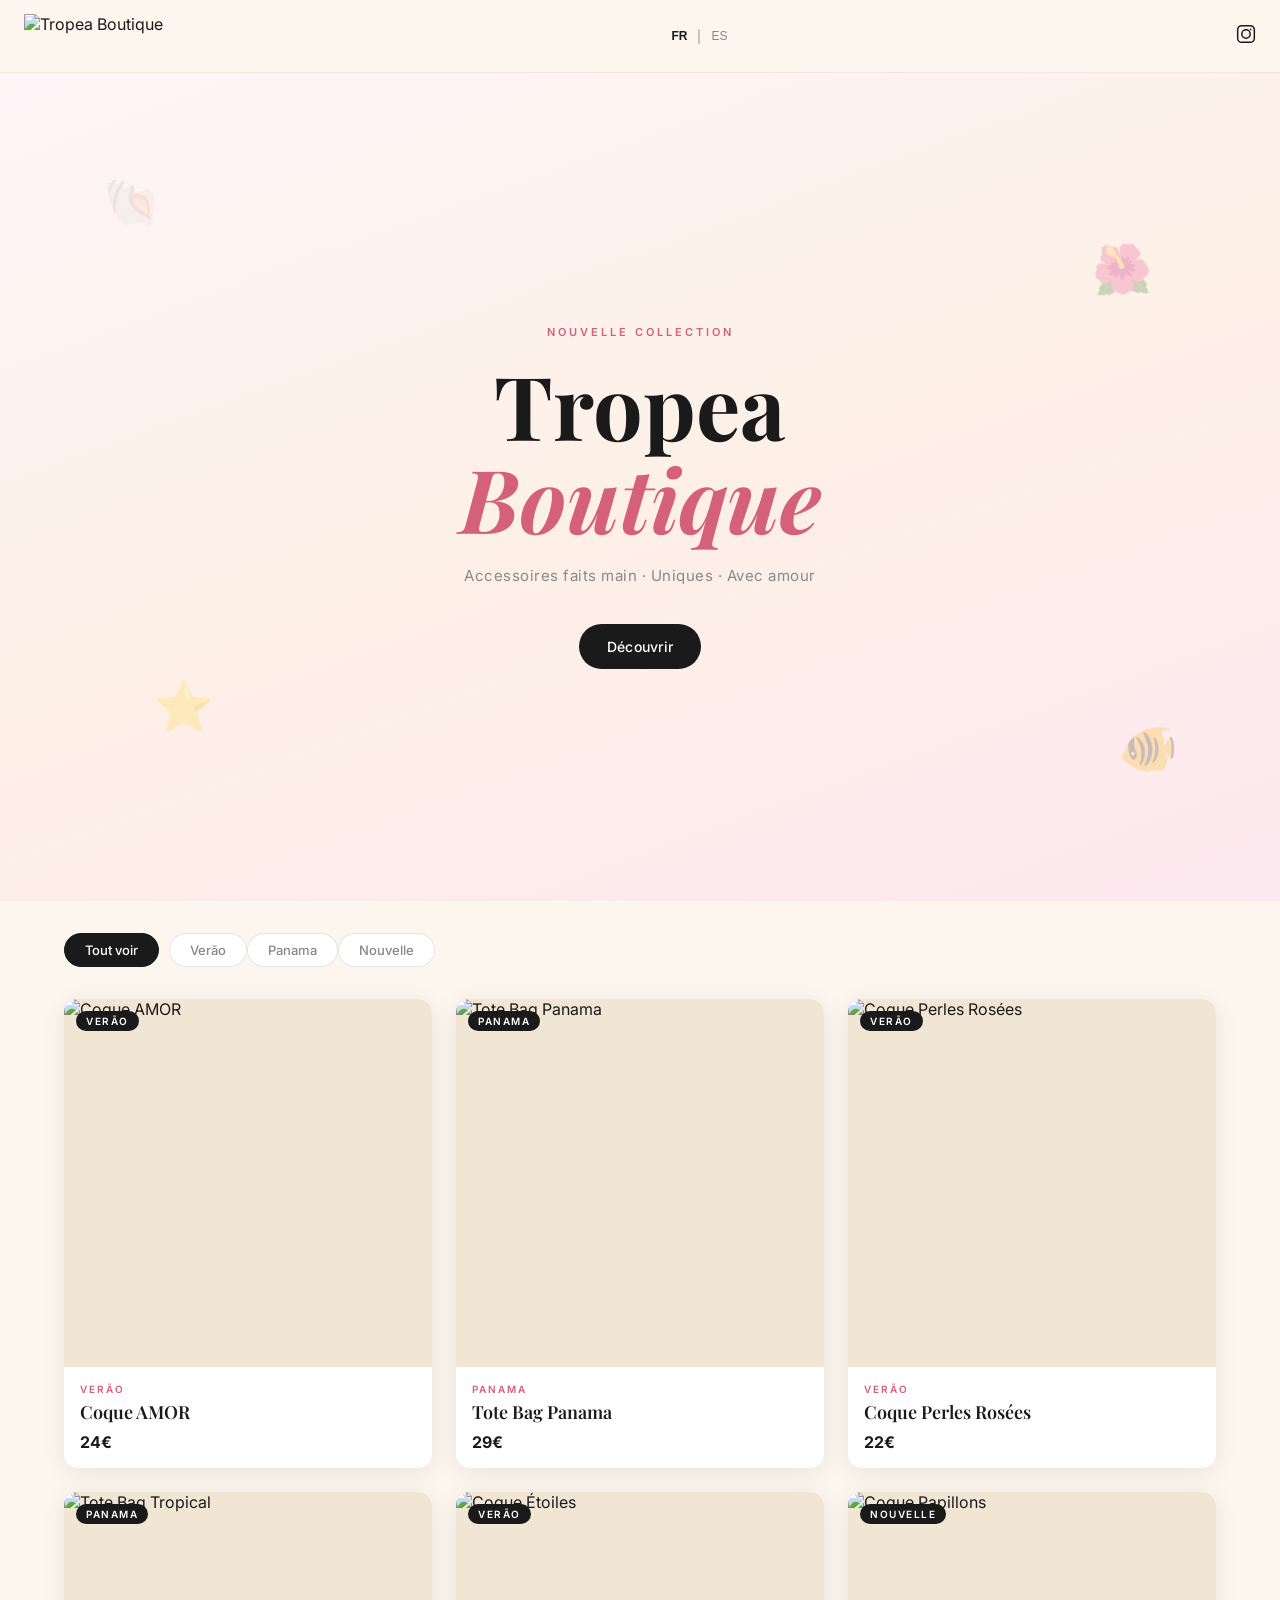
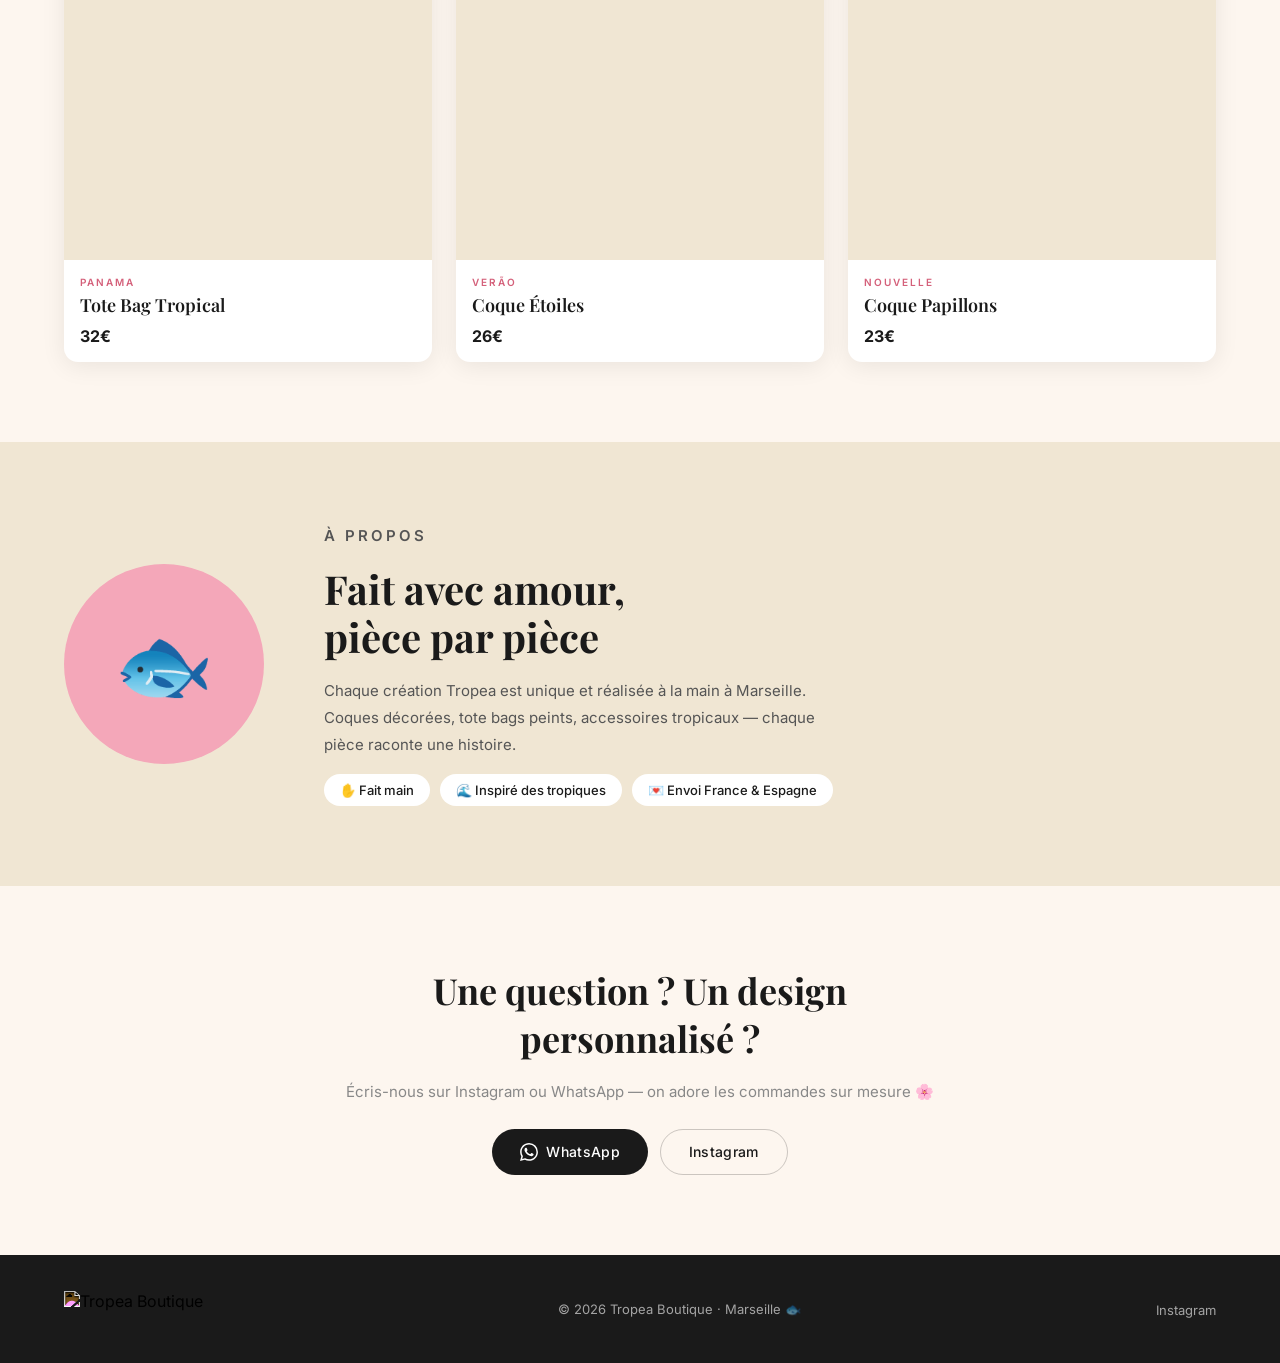
==== index.html @ bcca206a "feat: Tropea Boutique — tienda inicial HTML/CSS/JS bilingüe FR/ES Co-Authored-By: Claude Sonnet 4.6 " ====
<!DOCTYPE html>
<html lang="fr">
<head>
  <meta charset="UTF-8"/>
  <meta name="viewport" content="width=device-width, initial-scale=1.0"/>
  <title>Tropea Boutique — Accessoires faits main</title>
  <meta name="description" content="Tropea Boutique — Coques et tote bags faits main. Accessoires uniques inspirés des tropiques. Handmade accessories. Accesorios artesanales."/>
  <meta property="og:title" content="Tropea Boutique"/>
  <meta property="og:description" content="Accessoires faits main — Handmade accessories"/>
  <meta property="og:image" content="https://tropeaboutique.com/assets/og.jpg"/>
  <link rel="icon" href="assets/logo.png"/>
  <link rel="preconnect" href="https://fonts.googleapis.com"/>
  <link href="https://fonts.googleapis.com/css2?family=Playfair+Display:ital,wght@0,400;0,600;1,400&family=Inter:wght@300;400;500&display=swap" rel="stylesheet"/>
  <link rel="stylesheet" href="style.css"/>
</head>
<body>

  <!-- NAV -->
  <nav class="nav">
    <a href="/" class="nav-logo">
      <img src="assets/logo.png" alt="Tropea Boutique" class="nav-logo-img"/>
    </a>
    <div class="nav-links">
      <button class="lang-btn active" data-lang="fr">FR</button>
      <span class="lang-sep">|</span>
      <button class="lang-btn" data-lang="es">ES</button>
    </div>
    <a href="https://www.instagram.com/tropeaboutique" target="_blank" class="nav-ig">
      <svg width="20" height="20" viewBox="0 0 24 24" fill="none" stroke="currentColor" stroke-width="1.8"><rect x="2" y="2" width="20" height="20" rx="5"/><circle cx="12" cy="12" r="5"/><circle cx="17.5" cy="6.5" r="1" fill="currentColor" stroke="none"/></svg>
    </a>
  </nav>

  <!-- HERO -->
  <section class="hero">
    <div class="hero-content">
      <p class="hero-label" data-fr="Nouvelle collection" data-es="Nueva colección">Nouvelle collection</p>
      <h1 class="hero-title">Tropea<br/><em>Boutique</em></h1>
      <p class="hero-sub" data-fr="Accessoires faits main · Uniques · Avec amour" data-es="Accesorios hechos a mano · Únicos · Con amor">Accessoires faits main · Uniques · Avec amour</p>
      <a href="#collections" class="btn-primary" data-fr="Découvrir" data-es="Descubrir">Découvrir</a>
    </div>
    <div class="hero-deco">
      <span class="deco-el">🐚</span>
      <span class="deco-el">🌺</span>
      <span class="deco-el">⭐</span>
      <span class="deco-el">🐠</span>
    </div>
  </section>

  <!-- COLLECTIONS FILTER -->
  <section class="collections-bar" id="collections">
    <div class="container">
      <div class="filter-row">
        <button class="filter-btn active" data-collection="all" data-fr="Tout voir" data-es="Ver todo">Tout voir</button>
        <div id="collection-filters"></div>
      </div>
    </div>
  </section>

  <!-- PRODUCTS GRID -->
  <section class="products-section">
    <div class="container">
      <div class="products-grid" id="products-grid">
        <!-- Loading skeletons -->
        <div class="skeleton"></div>
        <div class="skeleton"></div>
        <div class="skeleton"></div>
        <div class="skeleton"></div>
        <div class="skeleton"></div>
        <div class="skeleton"></div>
      </div>
      <p class="empty-msg" id="empty-msg" style="display:none" data-fr="Aucun article dans cette collection pour le moment." data-es="No hay artículos en esta colección por ahora.">Aucun article dans cette collection pour le moment.</p>
    </div>
  </section>

  <!-- PRODUCT MODAL -->
  <div class="modal-overlay" id="modal-overlay">
    <div class="modal" id="modal">
      <button class="modal-close" id="modal-close">✕</button>
      <div class="modal-img-wrap">
        <img class="modal-img" id="modal-img" src="" alt=""/>
      </div>
      <div class="modal-info">
        <p class="modal-collection" id="modal-collection"></p>
        <h2 class="modal-title" id="modal-title"></h2>
        <p class="modal-desc" id="modal-desc"></p>
        <p class="modal-price" id="modal-price"></p>
        <div class="modal-actions">
          <a class="btn-primary" id="modal-wa" href="#" target="_blank">
            <svg width="18" height="18" viewBox="0 0 24 24" fill="currentColor"><path d="M17.472 14.382c-.297-.149-1.758-.867-2.03-.967-.273-.099-.471-.148-.67.15-.197.297-.767.966-.94 1.164-.173.199-.347.223-.644.075-.297-.15-1.255-.463-2.39-1.475-.883-.788-1.48-1.761-1.653-2.059-.173-.297-.018-.458.13-.606.134-.133.298-.347.446-.52.149-.174.198-.298.298-.497.099-.198.05-.371-.025-.52-.075-.149-.669-1.612-.916-2.207-.242-.579-.487-.5-.669-.51-.173-.008-.371-.01-.57-.01-.198 0-.52.074-.792.372-.272.297-1.04 1.016-1.04 2.479 0 1.462 1.065 2.875 1.213 3.074.149.198 2.096 3.2 5.077 4.487.709.306 1.262.489 1.694.625.712.227 1.36.195 1.871.118.571-.085 1.758-.719 2.006-1.413.248-.694.248-1.289.173-1.413-.074-.124-.272-.198-.57-.347m-5.421 7.403h-.004a9.87 9.87 0 01-5.031-1.378l-.361-.214-3.741.982.998-3.648-.235-.374a9.86 9.86 0 01-1.51-5.26c.001-5.45 4.436-9.884 9.888-9.884 2.64 0 5.122 1.03 6.988 2.898a9.825 9.825 0 012.893 6.994c-.003 5.45-4.437 9.884-9.885 9.884m8.413-18.297A11.815 11.815 0 0012.05 0C5.495 0 .16 5.335.157 11.892c0 2.096.547 4.142 1.588 5.945L.057 24l6.305-1.654a11.882 11.882 0 005.683 1.448h.005c6.554 0 11.89-5.335 11.893-11.893a11.821 11.821 0 00-3.48-8.413z"/></svg>
            <span data-fr="Commander par WhatsApp" data-es="Pedir por WhatsApp">Commander par WhatsApp</span>
          </a>
          <a class="btn-secondary" href="https://www.instagram.com/tropeaboutique" target="_blank">
            <span data-fr="Voir sur Instagram" data-es="Ver en Instagram">Voir sur Instagram</span>
          </a>
        </div>
      </div>
    </div>
  </div>

  <!-- ABOUT -->
  <section class="about-section">
    <div class="container about-inner">
      <div class="about-img-wrap">
        <div class="about-fish">🐟</div>
      </div>
      <div class="about-text">
        <p class="section-label" data-fr="À propos" data-es="Sobre mí">À propos</p>
        <h2 data-fr="Fait avec amour,<br/>pièce par pièce" data-es="Hecho con amor,<br/>pieza a pieza">Fait avec amour,<br/>pièce par pièce</h2>
        <p data-fr="Chaque création Tropea est unique et réalisée à la main à Marseille. Coques décorées, tote bags peints, accessoires tropicaux — chaque pièce raconte une histoire." data-es="Cada creación de Tropea es única y hecha a mano en Marsella. Fundas decoradas, tote bags pintados, accesorios tropicales — cada pieza cuenta una historia.">Chaque création Tropea est unique et réalisée à la main à Marseille. Coques décorées, tote bags peints, accessoires tropicaux — chaque pièce raconte une histoire.</p>
        <div class="about-badges">
          <span class="badge" data-fr="✋ Fait main" data-es="✋ Hecho a mano">✋ Fait main</span>
          <span class="badge" data-fr="🌊 Inspiré des tropiques" data-es="🌊 Inspirado en los trópicos">🌊 Inspiré des tropiques</span>
          <span class="badge" data-fr="💌 Envoi France & Espagne" data-es="💌 Envío Francia y España">💌 Envoi France & Espagne</span>
        </div>
      </div>
    </div>
  </section>

  <!-- CONTACT -->
  <section class="contact-section">
    <div class="container contact-inner">
      <h2 data-fr="Une question ? Un design personnalisé ?" data-es="¿Una pregunta? ¿Un diseño personalizado?">Une question ? Un design personnalisé ?</h2>
      <p data-fr="Écris-nous sur Instagram ou WhatsApp — on adore les commandes sur mesure 🌸" data-es="Escríbenos en Instagram o WhatsApp — adoramos los pedidos personalizados 🌸">Écris-nous sur Instagram ou WhatsApp — on adore les commandes sur mesure 🌸</p>
      <div class="contact-btns">
        <a href="https://wa.me/34XXXXXXXXX" class="btn-primary" id="wa-contact">
          <svg width="18" height="18" viewBox="0 0 24 24" fill="currentColor"><path d="M17.472 14.382c-.297-.149-1.758-.867-2.03-.967-.273-.099-.471-.148-.67.15-.197.297-.767.966-.94 1.164-.173.199-.347.223-.644.075-.297-.15-1.255-.463-2.39-1.475-.883-.788-1.48-1.761-1.653-2.059-.173-.297-.018-.458.13-.606.134-.133.298-.347.446-.52.149-.174.198-.298.298-.497.099-.198.05-.371-.025-.52-.075-.149-.669-1.612-.916-2.207-.242-.579-.487-.5-.669-.51-.173-.008-.371-.01-.57-.01-.198 0-.52.074-.792.372-.272.297-1.04 1.016-1.04 2.479 0 1.462 1.065 2.875 1.213 3.074.149.198 2.096 3.2 5.077 4.487.709.306 1.262.489 1.694.625.712.227 1.36.195 1.871.118.571-.085 1.758-.719 2.006-1.413.248-.694.248-1.289.173-1.413-.074-.124-.272-.198-.57-.347m-5.421 7.403h-.004a9.87 9.87 0 01-5.031-1.378l-.361-.214-3.741.982.998-3.648-.235-.374a9.86 9.86 0 01-1.51-5.26c.001-5.45 4.436-9.884 9.888-9.884 2.64 0 5.122 1.03 6.988 2.898a9.825 9.825 0 012.893 6.994c-.003 5.45-4.437 9.884-9.885 9.884m8.413-18.297A11.815 11.815 0 0012.05 0C5.495 0 .16 5.335.157 11.892c0 2.096.547 4.142 1.588 5.945L.057 24l6.305-1.654a11.882 11.882 0 005.683 1.448h.005c6.554 0 11.89-5.335 11.893-11.893a11.821 11.821 0 00-3.48-8.413z"/></svg>
          WhatsApp
        </a>
        <a href="https://www.instagram.com/tropeaboutique" target="_blank" class="btn-secondary">Instagram</a>
      </div>
    </div>
  </section>

  <!-- FOOTER -->
  <footer class="footer">
    <div class="container footer-inner">
      <img src="assets/logo.png" alt="Tropea Boutique" class="footer-logo"/>
      <p>© 2026 Tropea Boutique · Marseille 🐟</p>
      <div class="footer-links">
        <a href="https://www.instagram.com/tropeaboutique" target="_blank">Instagram</a>
      </div>
    </div>
  </footer>

  <script src="app.js"></script>
</body>
</html>
---- style.css ----
/* ===== VARIABLES ===== */
:root {
  --pink:    #F4A7B9;
  --pink-dark: #d4607a;
  --cream:   #FDF6EF;
  --sand:    #F0E6D3;
  --black:   #1a1a1a;
  --muted:   #888;
  --white:   #ffffff;
  --radius:  14px;
  --shadow:  0 4px 24px rgba(0,0,0,0.08);
}

/* ===== RESET ===== */
*, *::before, *::after { box-sizing: border-box; margin: 0; padding: 0; }
html { scroll-behavior: smooth; }
body { font-family: 'Inter', sans-serif; background: var(--cream); color: var(--black); }
img { max-width: 100%; display: block; }
a { text-decoration: none; color: inherit; }

/* ===== NAV ===== */
.nav {
  position: sticky; top: 0; z-index: 100;
  display: flex; align-items: center; justify-content: space-between;
  padding: 14px 24px;
  background: rgba(253,246,239,0.92);
  backdrop-filter: blur(12px);
  border-bottom: 1px solid rgba(0,0,0,0.06);
}
.nav-logo-img { height: 44px; width: auto; object-fit: contain; }
.nav-links { display: flex; align-items: center; gap: 4px; }
.lang-btn {
  background: none; border: none; cursor: pointer;
  font-size: 12px; font-weight: 500; color: var(--muted);
  padding: 4px 6px; border-radius: 6px; transition: all .2s;
}
.lang-btn.active { color: var(--black); font-weight: 700; }
.lang-sep { color: var(--muted); font-size: 12px; }
.nav-ig { color: var(--black); transition: opacity .2s; }
.nav-ig:hover { opacity: .6; }

/* ===== HERO ===== */
.hero {
  min-height: 92vh;
  display: flex; align-items: center; justify-content: center;
  position: relative; overflow: hidden;
  background: linear-gradient(160deg, #fff5f8 0%, #fdf0e6 50%, #fce8f0 100%);
  text-align: center; padding: 80px 24px 60px;
}
.hero-content { position: relative; z-index: 2; max-width: 540px; }
.hero-label {
  font-size: 11px; font-weight: 600; letter-spacing: 3px;
  text-transform: uppercase; color: var(--pink-dark);
  margin-bottom: 20px; display: block;
}
.hero-title {
  font-family: 'Playfair Display', serif;
  font-size: clamp(52px, 10vw, 88px);
  line-height: 1.05; color: var(--black);
  margin-bottom: 20px;
}
.hero-title em { color: var(--pink-dark); font-style: italic; }
.hero-sub {
  font-size: 15px; color: var(--muted); margin-bottom: 36px;
  line-height: 1.6; letter-spacing: .5px;
}
.hero-deco {
  position: absolute; inset: 0; pointer-events: none;
  z-index: 1;
}
.deco-el {
  position: absolute; font-size: clamp(28px, 5vw, 48px);
  opacity: .25; animation: float 6s ease-in-out infinite;
}
.deco-el:nth-child(1) { top: 12%; left: 8%;  animation-delay: 0s;   }
.deco-el:nth-child(2) { top: 20%; right: 10%; animation-delay: 1.5s; }
.deco-el:nth-child(3) { bottom: 20%; left: 12%; animation-delay: 3s; }
.deco-el:nth-child(4) { bottom: 15%; right: 8%; animation-delay: 4.5s; }
@keyframes float {
  0%, 100% { transform: translateY(0) rotate(0deg); }
  50%       { transform: translateY(-18px) rotate(6deg); }
}

/* ===== BUTTONS ===== */
.btn-primary {
  display: inline-flex; align-items: center; gap: 8px;
  background: var(--black); color: var(--white);
  padding: 14px 28px; border-radius: 50px;
  font-size: 14px; font-weight: 500; letter-spacing: .3px;
  transition: all .2s; cursor: pointer; border: none;
}
.btn-primary:hover { background: var(--pink-dark); transform: translateY(-2px); box-shadow: 0 8px 24px rgba(212,96,122,.3); }
.btn-secondary {
  display: inline-flex; align-items: center; gap: 8px;
  background: transparent; color: var(--black);
  padding: 13px 28px; border-radius: 50px;
  font-size: 14px; font-weight: 500; letter-spacing: .3px;
  border: 1.5px solid rgba(0,0,0,.2);
  transition: all .2s; cursor: pointer;
}
.btn-secondary:hover { border-color: var(--black); transform: translateY(-2px); }

/* ===== CONTAINER ===== */
.container { max-width: 1200px; margin: 0 auto; padding: 0 24px; }

/* ===== COLLECTIONS BAR ===== */
.collections-bar { padding: 32px 0 0; }
.filter-row {
  display: flex; align-items: center; gap: 10px;
  flex-wrap: wrap;
}
.filter-btn {
  background: var(--white); border: 1.5px solid rgba(0,0,0,.1);
  padding: 8px 20px; border-radius: 50px;
  font-size: 13px; font-weight: 500; cursor: pointer;
  transition: all .2s; color: var(--muted);
  font-family: 'Inter', sans-serif;
}
.filter-btn.active, .filter-btn:hover {
  background: var(--black); color: var(--white);
  border-color: var(--black);
}

/* ===== PRODUCTS GRID ===== */
.products-section { padding: 32px 0 80px; }
.products-grid {
  display: grid;
  grid-template-columns: repeat(auto-fill, minmax(280px, 1fr));
  gap: 24px;
}

/* Skeleton */
.skeleton {
  height: 380px; border-radius: var(--radius);
  background: linear-gradient(90deg, #f0e6d3 25%, #f8f0e8 50%, #f0e6d3 75%);
  background-size: 200% 100%;
  animation: shimmer 1.4s infinite;
}
@keyframes shimmer {
  0%   { background-position: 200% 0; }
  100% { background-position: -200% 0; }
}

/* Product card */
.product-card {
  background: var(--white); border-radius: var(--radius);
  overflow: hidden; cursor: pointer;
  transition: transform .25s, box-shadow .25s;
  box-shadow: var(--shadow);
}
.product-card:hover { transform: translateY(-6px); box-shadow: 0 12px 40px rgba(0,0,0,0.12); }
.card-img-wrap { position: relative; aspect-ratio: 1; overflow: hidden; background: var(--sand); }
.card-img { width: 100%; height: 100%; object-fit: cover; transition: transform .4s; }
.product-card:hover .card-img { transform: scale(1.05); }
.card-badge {
  position: absolute; top: 12px; left: 12px;
  background: var(--black); color: var(--white);
  font-size: 10px; font-weight: 600; letter-spacing: 1.5px;
  text-transform: uppercase; padding: 4px 10px; border-radius: 20px;
}
.card-body { padding: 16px; }
.card-collection {
  font-size: 10px; font-weight: 600; letter-spacing: 2px;
  text-transform: uppercase; color: var(--pink-dark);
  margin-bottom: 6px;
}
.card-name {
  font-family: 'Playfair Display', serif;
  font-size: 18px; font-weight: 600; margin-bottom: 8px;
  line-height: 1.3;
}
.card-price {
  font-size: 16px; font-weight: 700; color: var(--black);
}

.empty-msg {
  text-align: center; color: var(--muted);
  font-size: 15px; padding: 60px 0;
}

/* ===== MODAL ===== */
.modal-overlay {
  display: none; position: fixed; inset: 0; z-index: 200;
  background: rgba(0,0,0,.55); backdrop-filter: blur(4px);
  align-items: center; justify-content: center; padding: 20px;
}
.modal-overlay.open { display: flex; }
.modal {
  background: var(--white); border-radius: 20px;
  max-width: 860px; width: 100%;
  display: grid; grid-template-columns: 1fr 1fr;
  overflow: hidden; position: relative;
  box-shadow: 0 24px 80px rgba(0,0,0,.2);
  max-height: 90vh;
}
.modal-close {
  position: absolute; top: 16px; right: 16px; z-index: 10;
  background: rgba(0,0,0,.08); border: none; cursor: pointer;
  width: 32px; height: 32px; border-radius: 50%;
  font-size: 14px; display: flex; align-items: center; justify-content: center;
  transition: background .2s;
}
.modal-close:hover { background: rgba(0,0,0,.18); }
.modal-img-wrap { background: var(--sand); }
.modal-img { width: 100%; height: 100%; object-fit: cover; }
.modal-info {
  padding: 36px 32px;
  display: flex; flex-direction: column; gap: 14px;
  overflow-y: auto;
}
.modal-collection {
  font-size: 10px; font-weight: 600; letter-spacing: 2px;
  text-transform: uppercase; color: var(--pink-dark);
}
.modal-title {
  font-family: 'Playfair Display', serif;
  font-size: 26px; line-height: 1.25;
}
.modal-desc { font-size: 14px; line-height: 1.7; color: #555; flex: 1; }
.modal-price { font-size: 22px; font-weight: 700; }
.modal-actions { display: flex; flex-direction: column; gap: 10px; margin-top: 4px; }

/* ===== ABOUT ===== */
.about-section { background: var(--sand); padding: 80px 0; }
.about-inner {
  display: grid; grid-template-columns: 200px 1fr; gap: 60px; align-items: center;
}
.about-img-wrap {
  width: 200px; height: 200px; border-radius: 50%;
  background: var(--pink); display: flex; align-items: center; justify-content: center;
  font-size: 80px;
}
.about-text { display: flex; flex-direction: column; gap: 16px; }
.section-label {
  font-size: 11px; font-weight: 600; letter-spacing: 3px;
  text-transform: uppercase; color: var(--pink-dark);
}
.about-text h2 {
  font-family: 'Playfair Display', serif;
  font-size: clamp(28px, 4vw, 40px); line-height: 1.2;
}
.about-text p { font-size: 15px; line-height: 1.8; color: #555; max-width: 520px; }
.about-badges { display: flex; flex-wrap: wrap; gap: 10px; }
.badge {
  background: var(--white); padding: 8px 16px;
  border-radius: 50px; font-size: 13px; font-weight: 500;
}

/* ===== CONTACT ===== */
.contact-section { padding: 80px 0; text-align: center; }
.contact-inner { display: flex; flex-direction: column; align-items: center; gap: 20px; }
.contact-inner h2 {
  font-family: 'Playfair Display', serif;
  font-size: clamp(24px, 4vw, 36px); max-width: 580px;
}
.contact-inner p { color: var(--muted); font-size: 15px; }
.contact-btns { display: flex; gap: 12px; flex-wrap: wrap; justify-content: center; margin-top: 8px; }

/* ===== FOOTER ===== */
.footer { background: var(--black); color: var(--white); padding: 36px 0; }
.footer-inner {
  display: flex; align-items: center; justify-content: space-between;
  flex-wrap: wrap; gap: 16px;
}
.footer-logo { height: 36px; filter: invert(1) brightness(2); }
.footer p { font-size: 13px; opacity: .6; }
.footer-links a { font-size: 13px; opacity: .6; transition: opacity .2s; }
.footer-links a:hover { opacity: 1; }

/* ===== RESPONSIVE ===== */
@media (max-width: 700px) {
  .modal { grid-template-columns: 1fr; }
  .modal-img-wrap { height: 260px; }
  .about-inner { grid-template-columns: 1fr; text-align: center; }
  .about-img-wrap { margin: 0 auto; }
  .about-badges { justify-content: center; }
  .footer-inner { justify-content: center; text-align: center; }
}
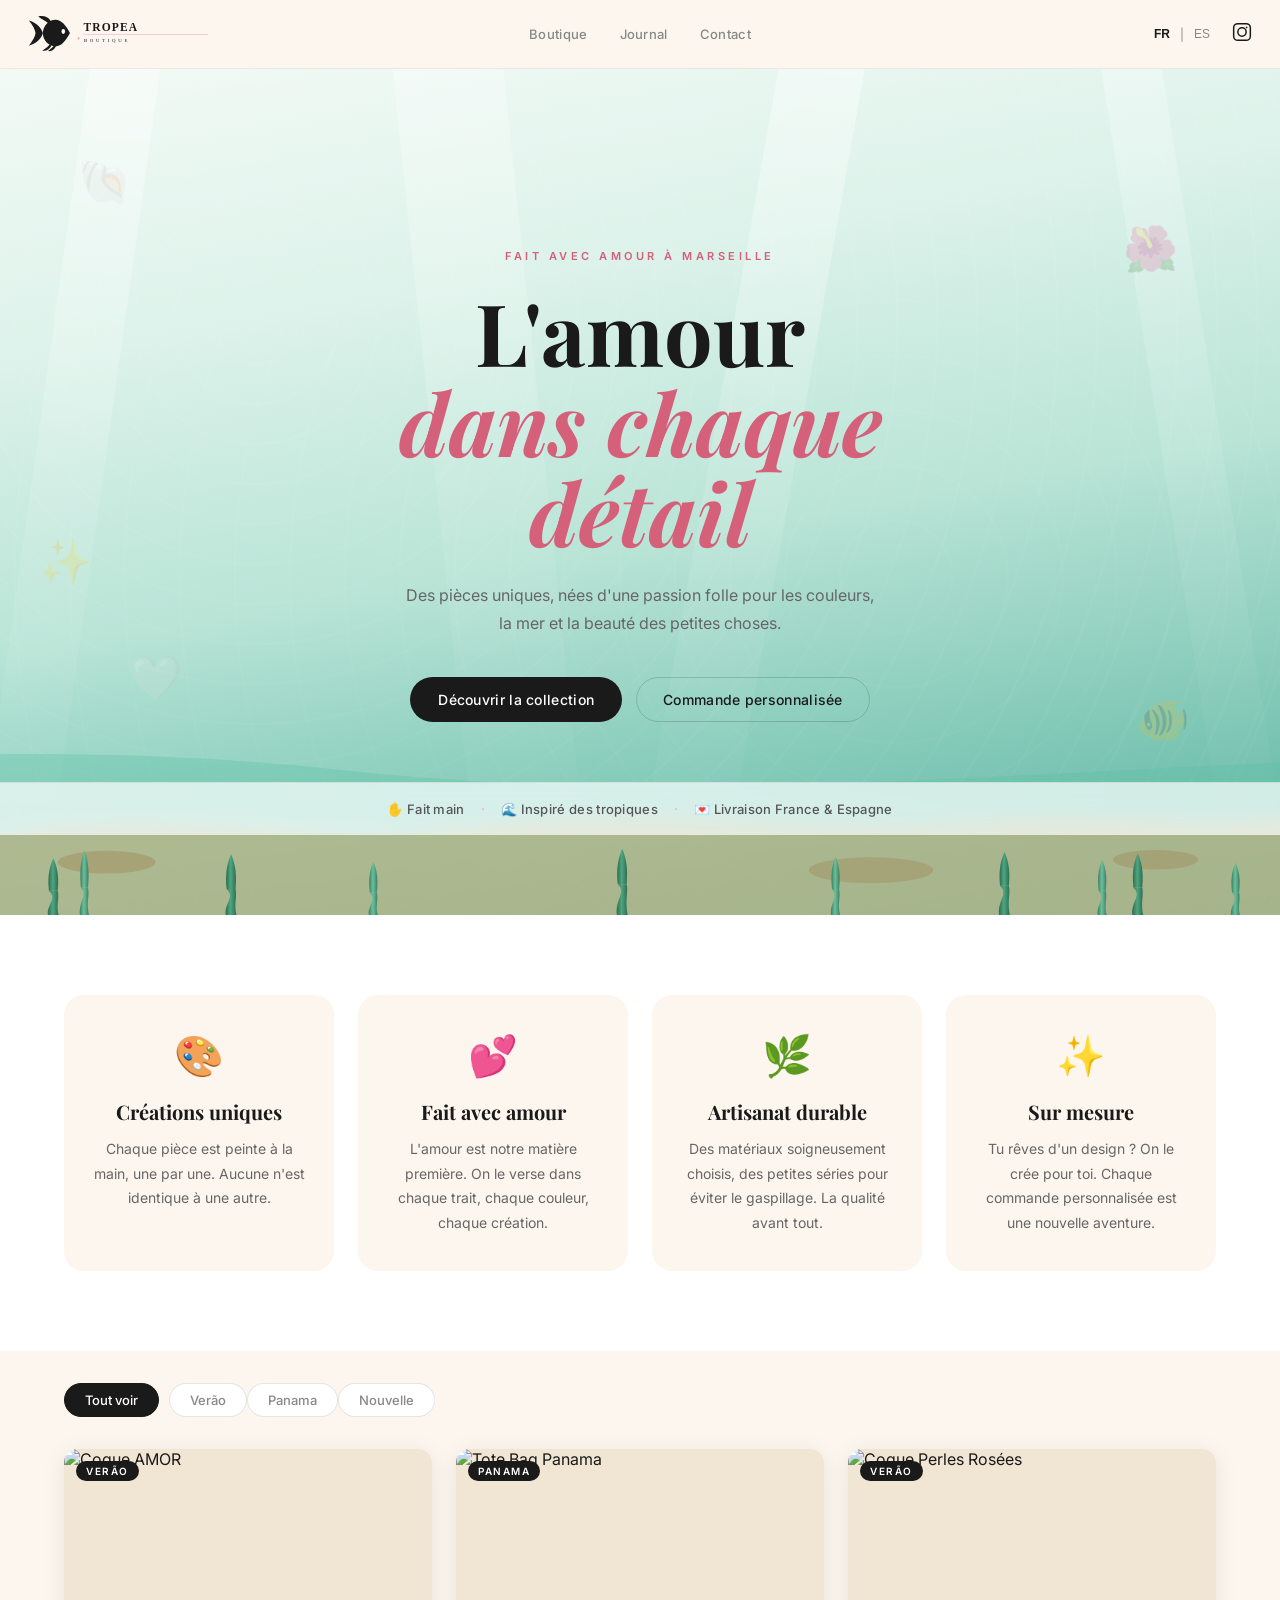
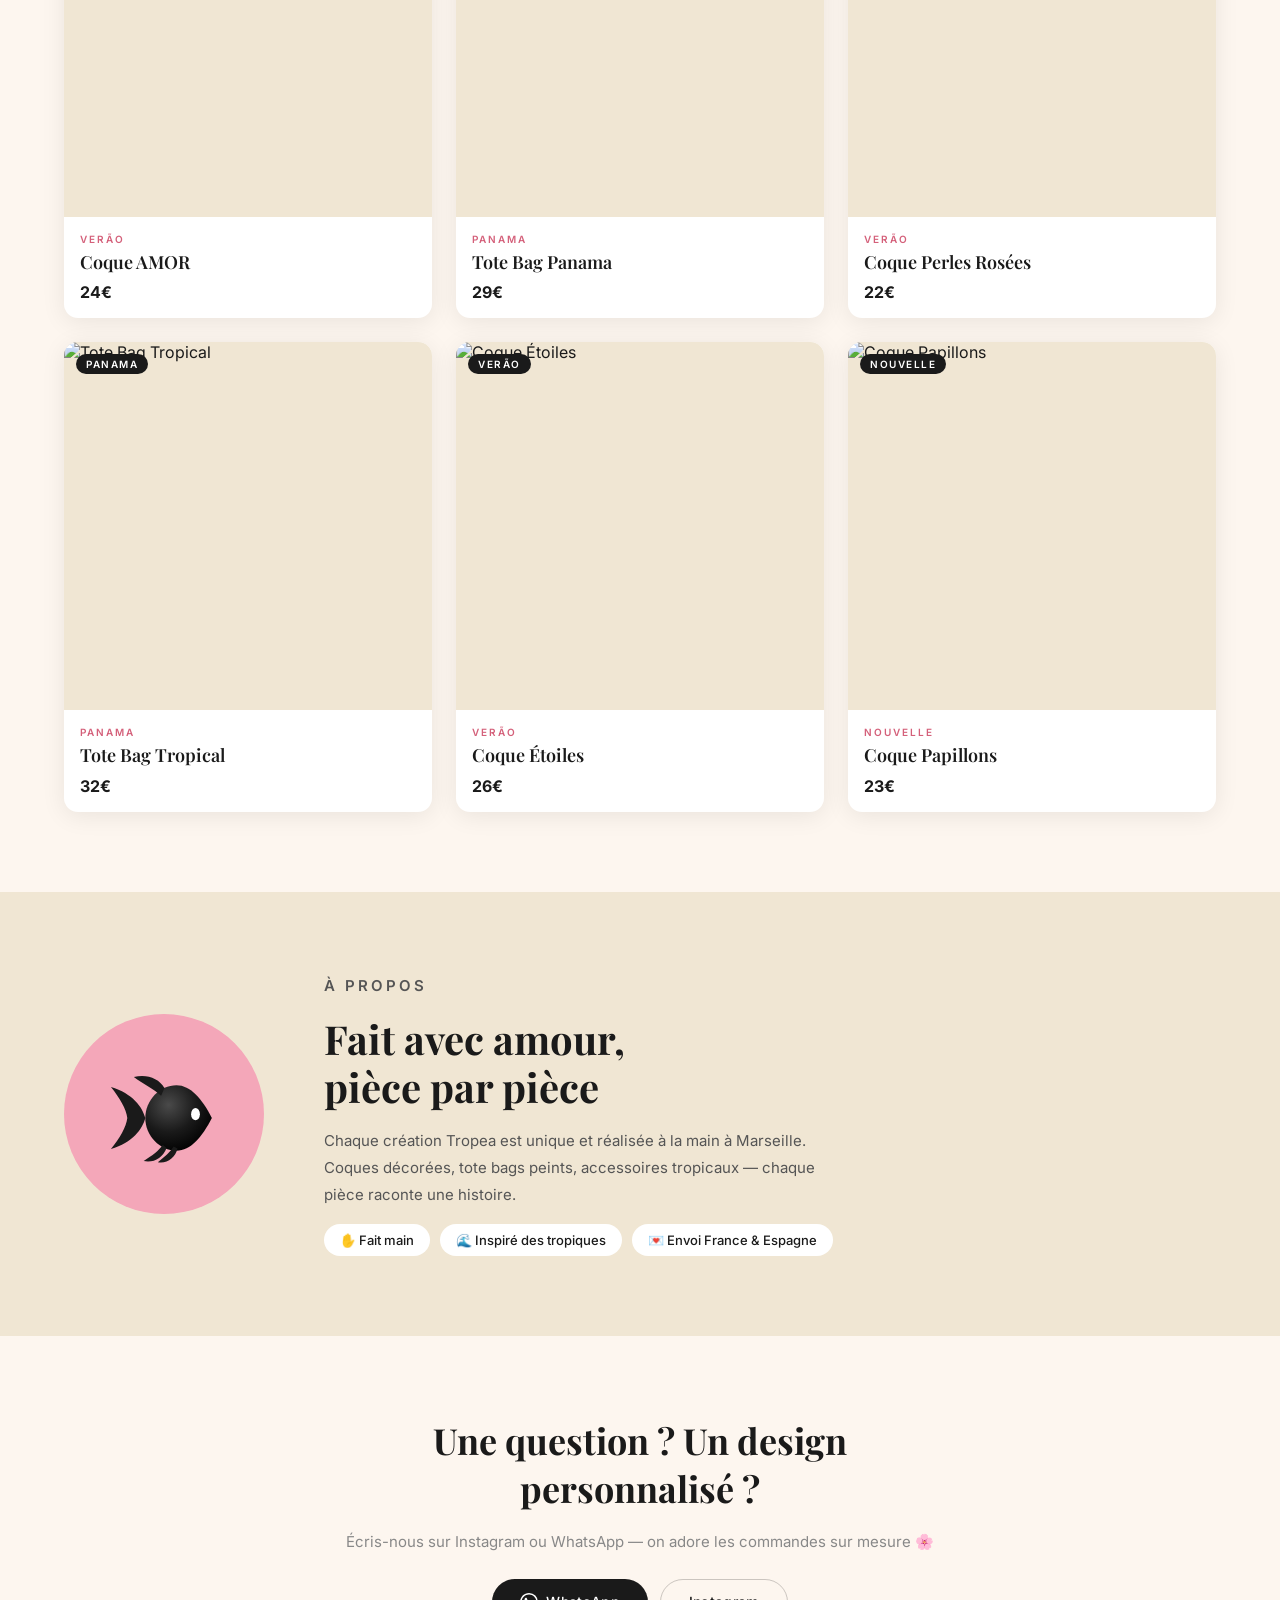
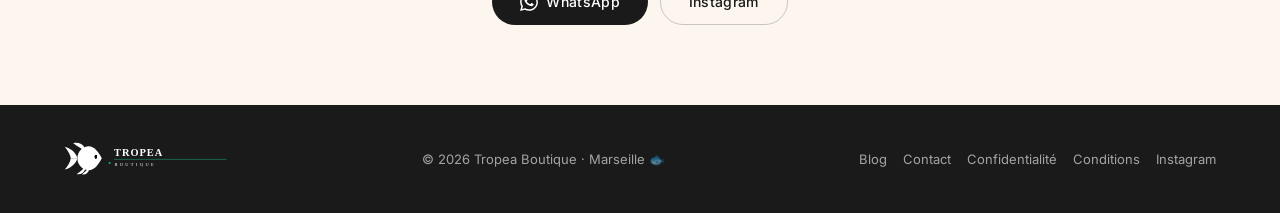
==== commit 1d7fe6f6: "chore: respaldo automático 2026-07-19 14:00" ====
--- a/index.html
+++ b/index.html
@@ -7,8 +7,14 @@
   <meta name="description" content="Tropea Boutique — Coques et tote bags faits main. Accessoires uniques inspirés des tropiques. Handmade accessories. Accesorios artesanales."/>
   <meta property="og:title" content="Tropea Boutique"/>
   <meta property="og:description" content="Accessoires faits main — Handmade accessories"/>
-  <meta property="og:image" content="https://tropeaboutique.com/assets/og.jpg"/>
-  <link rel="icon" href="assets/logo.png"/>
+  <meta property="og:image" content="https://tropeaboutique.com/assets/og.png"/>
+  <meta property="og:image:width" content="1200"/>
+  <meta property="og:image:height" content="630"/>
+  <meta property="og:type" content="website"/>
+  <meta property="og:url" content="https://tropeaboutique.com"/>
+  <meta name="twitter:card" content="summary_large_image"/>
+  <meta name="twitter:image" content="https://tropeaboutique.com/assets/og.png"/>
+  <link rel="icon" href="assets/logo.svg" type="image/svg+xml"/>
   <link rel="preconnect" href="https://fonts.googleapis.com"/>
   <link href="https://fonts.googleapis.com/css2?family=Playfair+Display:ital,wght@0,400;0,600;1,400&family=Inter:wght@300;400;500&display=swap" rel="stylesheet"/>
   <link rel="stylesheet" href="style.css"/>
@@ -18,31 +24,343 @@
   <!-- NAV -->
   <nav class="nav">
     <a href="/" class="nav-logo">
-      <img src="assets/logo.png" alt="Tropea Boutique" class="nav-logo-img"/>
+      <img src="assets/logo.svg" alt="Tropea Boutique" class="nav-logo-img"/>
     </a>
-    <div class="nav-links">
-      <button class="lang-btn active" data-lang="fr">FR</button>
-      <span class="lang-sep">|</span>
-      <button class="lang-btn" data-lang="es">ES</button>
-    </div>
-    <a href="https://www.instagram.com/tropeaboutique" target="_blank" class="nav-ig">
-      <svg width="20" height="20" viewBox="0 0 24 24" fill="none" stroke="currentColor" stroke-width="1.8"><rect x="2" y="2" width="20" height="20" rx="5"/><circle cx="12" cy="12" r="5"/><circle cx="17.5" cy="6.5" r="1" fill="currentColor" stroke="none"/></svg>
-    </a>
+    <div class="nav-center-links">
+      <a href="#collections" class="nav-link" data-fr="Boutique" data-es="Tienda">Boutique</a>
+      <a href="blog/index.html" class="nav-link" data-fr="Journal" data-es="Blog">Journal</a>
+      <a href="contacto.html" class="nav-link" data-fr="Contact" data-es="Contacto">Contact</a>
+    </div>
+    <div class="nav-right">
+      <div class="nav-langs">
+        <button class="lang-btn active" data-lang="fr">FR</button>
+        <span class="lang-sep">|</span>
+        <button class="lang-btn" data-lang="es">ES</button>
+      </div>
+      <a href="https://www.instagram.com/tropeaboutique" target="_blank" class="nav-ig">
+        <svg width="20" height="20" viewBox="0 0 24 24" fill="none" stroke="currentColor" stroke-width="1.8"><rect x="2" y="2" width="20" height="20" rx="5"/><circle cx="12" cy="12" r="5"/><circle cx="17.5" cy="6.5" r="1" fill="currentColor" stroke="none"/></svg>
+      </a>
+    </div>
   </nav>
 
   <!-- HERO -->
   <section class="hero">
     <div class="hero-content">
-      <p class="hero-label" data-fr="Nouvelle collection" data-es="Nueva colección">Nouvelle collection</p>
-      <h1 class="hero-title">Tropea<br/><em>Boutique</em></h1>
-      <p class="hero-sub" data-fr="Accessoires faits main · Uniques · Avec amour" data-es="Accesorios hechos a mano · Únicos · Con amor">Accessoires faits main · Uniques · Avec amour</p>
-      <a href="#collections" class="btn-primary" data-fr="Découvrir" data-es="Descubrir">Découvrir</a>
-    </div>
+      <p class="hero-label" data-fr="Fait avec amour à Marseille" data-es="Hecho con amor en Marsella">Fait avec amour à Marseille</p>
+      <h1 class="hero-title">
+        <span data-fr="L'amour" data-es="El amor">L'amour</span><br/>
+        <em data-fr="dans chaque détail" data-es="en cada detalle">dans chaque détail</em>
+      </h1>
+      <p class="hero-sub" data-fr="Des pièces uniques, nées d'une passion folle pour les couleurs, la mer et la beauté des petites choses." data-es="Piezas únicas, nacidas de una pasión loca por los colores, el mar y la belleza de las pequeñas cosas.">Des pièces uniques, nées d'une passion folle pour les couleurs, la mer et la beauté des petites choses.</p>
+      <div class="hero-actions">
+        <a href="#collections" class="btn-primary" data-fr="Découvrir la collection" data-es="Descubrir la colección">Découvrir la collection</a>
+        <a href="contacto.html" class="btn-ghost" data-fr="Commande personnalisée" data-es="Pedido personalizado">Commande personnalisée</a>
+      </div>
+    </div>
+
+    <!-- Rayos de luz solar atravesando el agua -->
+    <div class="sun-rays" aria-hidden="true">
+      <span class="ray r1"></span>
+      <span class="ray r2"></span>
+      <span class="ray r3"></span>
+      <span class="ray r4"></span>
+    </div>
+
+    <!-- Cáusticas: reflejos de luz ondulantes en el fondo -->
+    <div class="caustics" aria-hidden="true"></div>
+
+    <!-- Partículas de sedimento flotando -->
+    <div class="sediment" aria-hidden="true">
+      <span class="speck s1"></span><span class="speck s2"></span><span class="speck s3"></span>
+      <span class="speck s4"></span><span class="speck s5"></span><span class="speck s6"></span>
+      <span class="speck s7"></span><span class="speck s8"></span><span class="speck s9"></span>
+      <span class="speck s10"></span><span class="speck s11"></span><span class="speck s12"></span>
+    </div>
+
+    <!-- Fondo de mar -->
+    <div class="hero-sea">
+      <svg class="sea-wave" viewBox="0 0 1440 200" preserveAspectRatio="none" xmlns="http://www.w3.org/2000/svg">
+        <path class="w1" d="M0,50 C200,110 400,0 600,55 C800,110 1000,5 1200,55 C1320,85 1390,45 1440,55 L1440,200 L0,200 Z"/>
+        <path class="w2" d="M0,85 C180,40 360,125 540,85 C720,40 900,125 1080,85 C1260,40 1370,100 1440,85 L1440,200 L0,200 Z"/>
+        <path class="w3" d="M0,115 C150,80 300,140 450,115 C600,80 750,140 900,115 C1050,80 1200,140 1350,115 C1400,105 1430,120 1440,115 L1440,200 L0,200 Z"/>
+      </svg>
+      <!-- Lecho marino: arena + algas + rocas -->
+      <svg class="seabed" viewBox="0 0 1440 160" preserveAspectRatio="none" xmlns="http://www.w3.org/2000/svg">
+        <defs>
+          <linearGradient id="bladeGradDark" x1="0" y1="0" x2="1" y2="0">
+            <stop offset="0%" stop-color="#2c6e4f"/>
+            <stop offset="45%" stop-color="#4ea582"/>
+            <stop offset="100%" stop-color="#2c6e4f"/>
+          </linearGradient>
+          <linearGradient id="bladeGradLight" x1="0" y1="0" x2="1" y2="0">
+            <stop offset="0%" stop-color="#3a8064"/>
+            <stop offset="45%" stop-color="#6cc09c"/>
+            <stop offset="100%" stop-color="#3a8064"/>
+          </linearGradient>
+        </defs>
+        <path d="M0,60 C200,30 350,75 550,50 C750,25 900,65 1100,45 C1250,30 1350,55 1440,40 L1440,160 L0,160 Z" fill="#cfa86e" opacity=".55"/>
+        <ellipse cx="120" cy="95" rx="55" ry="14" fill="#9c7a48" opacity=".35"/>
+        <ellipse cx="980" cy="105" rx="70" ry="16" fill="#9c7a48" opacity=".30"/>
+        <ellipse cx="1300" cy="92" rx="48" ry="12" fill="#9c7a48" opacity=".32"/>
+
+        <!-- Cada alga: base fija + punta con balanceo adicional para movimiento natural en dos tramos -->
+        <g class="seaweed-root">
+          <g class="seaweed sw1" style="transform-origin:60px 160px">
+            <path d="M54,160 C52,148 65,140 55,130 L65,130 C67,140 63,148 66,160 Z" fill="url(#bladeGradDark)"/>
+            <g class="seaweed-tip stip1" style="transform-origin:60px 130px">
+              <path d="M55,130 C53,108 57,98 60,90 C63,98 67,108 65,130 Z" fill="url(#bladeGradDark)"/>
+            </g>
+          </g>
+        </g>
+        <g class="seaweed-root">
+          <g class="seaweed sw2" style="transform-origin:95px 160px">
+            <path d="M90,160 C88,144 99,136 91,126 L99,126 C101,136 97,144 100,160 Z" fill="url(#bladeGradLight)"/>
+            <g class="seaweed-tip stip2" style="transform-origin:95px 126px">
+              <path d="M91,126 C89,101 92,89 95,80 C98,89 101,101 99,126 Z" fill="url(#bladeGradLight)"/>
+            </g>
+          </g>
+        </g>
+        <g class="seaweed-root">
+          <g class="seaweed sw3" style="transform-origin:260px 160px">
+            <path d="M254,160 C252,146 265,138 255,128 L265,128 C267,138 263,146 266,160 Z" fill="url(#bladeGradDark)"/>
+            <g class="seaweed-tip stip3" style="transform-origin:260px 128px">
+              <path d="M255,128 C253,104 257,94 260,85 C263,94 267,104 265,128 Z" fill="url(#bladeGradDark)"/>
+            </g>
+          </g>
+        </g>
+        <g class="seaweed-root">
+          <g class="seaweed sw4" style="transform-origin:420px 160px">
+            <path d="M415,160 C413,150 424,142 416,132 L424,132 C426,142 422,150 425,160 Z" fill="url(#bladeGradLight)"/>
+            <g class="seaweed-tip stip4" style="transform-origin:420px 132px">
+              <path d="M416,132 C414,112 417,102 420,95 C423,102 426,112 424,132 Z" fill="url(#bladeGradLight)"/>
+            </g>
+          </g>
+        </g>
+        <g class="seaweed-root">
+          <g class="seaweed sw5" style="transform-origin:700px 160px">
+            <path d="M694,160 C692,140 705,132 695,122 L705,122 C707,132 703,140 706,160 Z" fill="url(#bladeGradDark)"/>
+            <g class="seaweed-tip stip5" style="transform-origin:700px 122px">
+              <path d="M695,122 C693,98 697,87 700,78 C703,87 707,98 705,122 Z" fill="url(#bladeGradDark)"/>
+            </g>
+          </g>
+        </g>
+        <g class="seaweed-root">
+          <g class="seaweed sw6" style="transform-origin:940px 160px">
+            <path d="M935,160 C933,146 944,138 936,128 L944,128 C946,138 942,146 945,160 Z" fill="url(#bladeGradLight)"/>
+            <g class="seaweed-tip stip6" style="transform-origin:940px 128px">
+              <path d="M936,128 C934,106 937,96 940,88 C943,96 946,106 944,128 Z" fill="url(#bladeGradLight)"/>
+            </g>
+          </g>
+        </g>
+        <g class="seaweed-root">
+          <g class="seaweed sw7" style="transform-origin:1130px 160px">
+            <path d="M1124,160 C1122,142 1135,134 1125,124 L1135,124 C1137,134 1133,142 1136,160 Z" fill="url(#bladeGradDark)"/>
+            <g class="seaweed-tip stip7" style="transform-origin:1130px 124px">
+              <path d="M1125,124 C1123,101 1127,90 1130,82 C1133,90 1137,101 1135,124 Z" fill="url(#bladeGradDark)"/>
+            </g>
+          </g>
+        </g>
+        <g class="seaweed-root">
+          <g class="seaweed sw8" style="transform-origin:1240px 160px">
+            <path d="M1235,160 C1233,148 1244,140 1236,130 L1244,130 C1246,140 1242,148 1245,160 Z" fill="url(#bladeGradLight)"/>
+            <g class="seaweed-tip stip8" style="transform-origin:1240px 130px">
+              <path d="M1236,130 C1234,109 1237,100 1240,92 C1243,100 1246,109 1244,130 Z" fill="url(#bladeGradLight)"/>
+            </g>
+          </g>
+        </g>
+        <g class="seaweed-root">
+          <g class="seaweed sw9" style="transform-origin:1280px 160px">
+            <path d="M1274,160 C1272,144 1285,136 1275,126 L1285,126 C1287,136 1283,144 1286,160 Z" fill="url(#bladeGradDark)"/>
+            <g class="seaweed-tip stip9" style="transform-origin:1280px 126px">
+              <path d="M1275,126 C1273,103 1277,92 1280,84 C1283,92 1287,103 1285,126 Z" fill="url(#bladeGradDark)"/>
+            </g>
+          </g>
+        </g>
+        <g class="seaweed-root">
+          <g class="seaweed sw10" style="transform-origin:1390px 160px">
+            <path d="M1385,160 C1383,150 1394,142 1386,132 L1394,132 C1396,142 1392,150 1395,160 Z" fill="url(#bladeGradLight)"/>
+            <g class="seaweed-tip stip10" style="transform-origin:1390px 132px">
+              <path d="M1386,132 C1384,112 1387,103 1390,96 C1393,103 1396,112 1394,132 Z" fill="url(#bladeGradLight)"/>
+            </g>
+          </g>
+        </g>
+      </svg>
+    </div>
+
+    <!-- Peces animados -->
+    <div class="hero-fish-layer" aria-hidden="true">
+      <svg width="0" height="0" style="position:absolute">
+        <defs>
+          <radialGradient id="fishVolBlack" cx="35%" cy="30%" r="75%">
+            <stop offset="0%" stop-color="#4a4a4a"/>
+            <stop offset="55%" stop-color="#1a1a1a"/>
+            <stop offset="100%" stop-color="#000000"/>
+          </radialGradient>
+          <radialGradient id="fishVolPink" cx="35%" cy="30%" r="75%">
+            <stop offset="0%" stop-color="#ea96ab"/>
+            <stop offset="55%" stop-color="#d4607a"/>
+            <stop offset="100%" stop-color="#a8425a"/>
+          </radialGradient>
+          <radialGradient id="fishVolBlue" cx="35%" cy="30%" r="75%">
+            <stop offset="0%" stop-color="#a8d6e6"/>
+            <stop offset="55%" stop-color="#7bb8cc"/>
+            <stop offset="100%" stop-color="#5290a6"/>
+          </radialGradient>
+          <radialGradient id="fishVolRose" cx="35%" cy="30%" r="75%">
+            <stop offset="0%" stop-color="#f2aebb"/>
+            <stop offset="55%" stop-color="#e8899a"/>
+            <stop offset="100%" stop-color="#c25e72"/>
+          </radialGradient>
+        </defs>
+      </svg>
+
+      <!-- Pez único reutilizado: cola de doble luna, cuerpo redondo, ojo ovalado -->
+      <!-- Pez 1: negro grande izq→der -->
+      <svg class="anim-fish f1" viewBox="0 0 125 120" xmlns="http://www.w3.org/2000/svg">
+        <g><path d="M41.26,64.8 C38.16,52.4 27,36.9 2.2,29.46 C12.12,41.86 19.56,54.26 20.8,64.8Z" fill="#1a1a1a" opacity=".30"/>
+        <path d="M41.26,64.8 C38.16,77.2 27,92.7 2.2,100.14 C12.12,87.74 19.56,75.34 20.8,64.8Z" fill="#1a1a1a" opacity=".30"/>
+        <animateTransform attributeName="transform" type="rotate" values="0 41 65;8 41 65;0 41 65;-8 41 65;0 41 65" keyTimes="0;0.25;0.5;0.75;1" dur="0.45s" repeatCount="indefinite" calcMode="spline" keySplines="0.4 0 0.6 1;0.4 0 0.6 1;0.4 0 0.6 1;0.4 0 0.6 1"/></g>
+        <path d="M41.26,64.8 C41.26,44.34 58,27.6 76.6,27.6 C92.72,27.6 105.74,43.1 116.9,64.8 C105.74,86.5 92.72,102 76.6,102 C58,102 41.26,85.26 41.26,64.8Z" fill="url(#fishVolBlack)" opacity=".28"/>
+        <path d="M62.96,30.7 C56.76,19.54 42.5,14.58 28.24,18.3 C38.16,25.74 50.56,31.94 59.24,39.38Z" fill="#1a1a1a" opacity=".28"/>
+        <path d="M65.44,98.9 C61.1,110.06 50.56,116.26 39.4,113.78 C48.7,107.58 56.76,102 61.1,95.18Z" fill="#1a1a1a" opacity=".28"/>
+        <path d="M77.84,99.52 C75.36,110.06 66.06,116.88 55.52,115.02 C62.96,108.82 69.78,103.24 73.5,97.04Z" fill="#1a1a1a" opacity=".28"/>
+        <ellipse cx="98.3" cy="60.46" rx="5" ry="7" fill="white" opacity=".82"/>
+      </svg>
+      <!-- Pez 2: rosa mediano der→izq -->
+      <svg class="anim-fish f2" viewBox="0 0 125 120" xmlns="http://www.w3.org/2000/svg">
+        <g><path d="M41.26,64.8 C38.16,52.4 27,36.9 2.2,29.46 C12.12,41.86 19.56,54.26 20.8,64.8Z" fill="#d4607a" opacity=".28"/>
+        <path d="M41.26,64.8 C38.16,77.2 27,92.7 2.2,100.14 C12.12,87.74 19.56,75.34 20.8,64.8Z" fill="#d4607a" opacity=".28"/>
+        <animateTransform attributeName="transform" type="rotate" values="0 41 65;9 41 65;0 41 65;-9 41 65;0 41 65" keyTimes="0;0.25;0.5;0.75;1" dur="0.52s" repeatCount="indefinite" calcMode="spline" keySplines="0.4 0 0.6 1;0.4 0 0.6 1;0.4 0 0.6 1;0.4 0 0.6 1"/></g>
+        <path d="M41.26,64.8 C41.26,44.34 58,27.6 76.6,27.6 C92.72,27.6 105.74,43.1 116.9,64.8 C105.74,86.5 92.72,102 76.6,102 C58,102 41.26,85.26 41.26,64.8Z" fill="url(#fishVolPink)" opacity=".25"/>
+        <path d="M62.96,30.7 C56.76,19.54 42.5,14.58 28.24,18.3 C38.16,25.74 50.56,31.94 59.24,39.38Z" fill="#d4607a" opacity=".25"/>
+        <path d="M65.44,98.9 C61.1,110.06 50.56,116.26 39.4,113.78 C48.7,107.58 56.76,102 61.1,95.18Z" fill="#d4607a" opacity=".25"/>
+        <path d="M77.84,99.52 C75.36,110.06 66.06,116.88 55.52,115.02 C62.96,108.82 69.78,103.24 73.5,97.04Z" fill="#d4607a" opacity=".25"/>
+        <ellipse cx="98.3" cy="60.46" rx="5" ry="7" fill="white" opacity=".70"/>
+      </svg>
+      <!-- Pez 3: negro pequeño izq→der arriba -->
+      <svg class="anim-fish f3" viewBox="0 0 125 120" xmlns="http://www.w3.org/2000/svg">
+        <g><path d="M41.26,64.8 C38.16,52.4 27,36.9 2.2,29.46 C12.12,41.86 19.56,54.26 20.8,64.8Z" fill="#1a1a1a" opacity=".20"/>
+        <path d="M41.26,64.8 C38.16,77.2 27,92.7 2.2,100.14 C12.12,87.74 19.56,75.34 20.8,64.8Z" fill="#1a1a1a" opacity=".20"/>
+        <animateTransform attributeName="transform" type="rotate" values="0 41 65;7 41 65;0 41 65;-7 41 65;0 41 65" keyTimes="0;0.25;0.5;0.75;1" dur="0.40s" repeatCount="indefinite" calcMode="spline" keySplines="0.4 0 0.6 1;0.4 0 0.6 1;0.4 0 0.6 1;0.4 0 0.6 1"/></g>
+        <path d="M41.26,64.8 C41.26,44.34 58,27.6 76.6,27.6 C92.72,27.6 105.74,43.1 116.9,64.8 C105.74,86.5 92.72,102 76.6,102 C58,102 41.26,85.26 41.26,64.8Z" fill="url(#fishVolBlack)" opacity=".18"/>
+        <path d="M62.96,30.7 C56.76,19.54 42.5,14.58 28.24,18.3 C38.16,25.74 50.56,31.94 59.24,39.38Z" fill="#1a1a1a" opacity=".18"/>
+        <path d="M65.44,98.9 C61.1,110.06 50.56,116.26 39.4,113.78 C48.7,107.58 56.76,102 61.1,95.18Z" fill="#1a1a1a" opacity=".18"/>
+        <path d="M77.84,99.52 C75.36,110.06 66.06,116.88 55.52,115.02 C62.96,108.82 69.78,103.24 73.5,97.04Z" fill="#1a1a1a" opacity=".18"/>
+      </svg>
+      <!-- Pez 4: azul-teal mediano-grande der→izq -->
+      <svg class="anim-fish f4" viewBox="0 0 125 120" xmlns="http://www.w3.org/2000/svg">
+        <g><path d="M41.26,64.8 C38.16,52.4 27,36.9 2.2,29.46 C12.12,41.86 19.56,54.26 20.8,64.8Z" fill="#7bb8cc" opacity=".30"/>
+        <path d="M41.26,64.8 C38.16,77.2 27,92.7 2.2,100.14 C12.12,87.74 19.56,75.34 20.8,64.8Z" fill="#7bb8cc" opacity=".30"/>
+        <animateTransform attributeName="transform" type="rotate" values="0 41 65;8 41 65;0 41 65;-8 41 65;0 41 65" keyTimes="0;0.25;0.5;0.75;1" dur="0.48s" repeatCount="indefinite" calcMode="spline" keySplines="0.4 0 0.6 1;0.4 0 0.6 1;0.4 0 0.6 1;0.4 0 0.6 1"/></g>
+        <path d="M41.26,64.8 C41.26,44.34 58,27.6 76.6,27.6 C92.72,27.6 105.74,43.1 116.9,64.8 C105.74,86.5 92.72,102 76.6,102 C58,102 41.26,85.26 41.26,64.8Z" fill="url(#fishVolBlue)" opacity=".27"/>
+        <path d="M62.96,30.7 C56.76,19.54 42.5,14.58 28.24,18.3 C38.16,25.74 50.56,31.94 59.24,39.38Z" fill="#7bb8cc" opacity=".27"/>
+        <path d="M65.44,98.9 C61.1,110.06 50.56,116.26 39.4,113.78 C48.7,107.58 56.76,102 61.1,95.18Z" fill="#7bb8cc" opacity=".27"/>
+        <path d="M77.84,99.52 C75.36,110.06 66.06,116.88 55.52,115.02 C62.96,108.82 69.78,103.24 73.5,97.04Z" fill="#7bb8cc" opacity=".27"/>
+        <ellipse cx="98.3" cy="60.46" rx="5" ry="7" fill="white" opacity=".70"/>
+      </svg>
+      <!-- Pez 5: tiny negro izq→der muy arriba -->
+      <svg class="anim-fish f5" viewBox="0 0 125 120" xmlns="http://www.w3.org/2000/svg">
+        <g><path d="M41.26,64.8 C38.16,52.4 27,36.9 2.2,29.46 C12.12,41.86 19.56,54.26 20.8,64.8Z" fill="#1a1a1a" opacity=".16"/>
+        <path d="M41.26,64.8 C38.16,77.2 27,92.7 2.2,100.14 C12.12,87.74 19.56,75.34 20.8,64.8Z" fill="#1a1a1a" opacity=".16"/>
+        <animateTransform attributeName="transform" type="rotate" values="0 41 65;9 41 65;0 41 65;-9 41 65;0 41 65" keyTimes="0;0.25;0.5;0.75;1" dur="0.38s" repeatCount="indefinite" calcMode="spline" keySplines="0.4 0 0.6 1;0.4 0 0.6 1;0.4 0 0.6 1;0.4 0 0.6 1"/></g>
+        <path d="M41.26,64.8 C41.26,44.34 58,27.6 76.6,27.6 C92.72,27.6 105.74,43.1 116.9,64.8 C105.74,86.5 92.72,102 76.6,102 C58,102 41.26,85.26 41.26,64.8Z" fill="url(#fishVolBlack)" opacity=".14"/>
+        <path d="M62.96,30.7 C56.76,19.54 42.5,14.58 28.24,18.3 C38.16,25.74 50.56,31.94 59.24,39.38Z" fill="#1a1a1a" opacity=".14"/>
+        <path d="M65.44,98.9 C61.1,110.06 50.56,116.26 39.4,113.78 C48.7,107.58 56.76,102 61.1,95.18Z" fill="#1a1a1a" opacity=".14"/>
+        <path d="M77.84,99.52 C75.36,110.06 66.06,116.88 55.52,115.02 C62.96,108.82 69.78,103.24 73.5,97.04Z" fill="#1a1a1a" opacity=".14"/>
+      </svg>
+      <!-- Pez 6: rosa pequeño der→izq abajo -->
+      <svg class="anim-fish f6" viewBox="0 0 125 120" xmlns="http://www.w3.org/2000/svg">
+        <g><path d="M41.26,64.8 C38.16,52.4 27,36.9 2.2,29.46 C12.12,41.86 19.56,54.26 20.8,64.8Z" fill="#e8899a" opacity=".24"/>
+        <path d="M41.26,64.8 C38.16,77.2 27,92.7 2.2,100.14 C12.12,87.74 19.56,75.34 20.8,64.8Z" fill="#e8899a" opacity=".24"/>
+        <animateTransform attributeName="transform" type="rotate" values="0 41 65;7 41 65;0 41 65;-7 41 65;0 41 65" keyTimes="0;0.25;0.5;0.75;1" dur="0.55s" repeatCount="indefinite" calcMode="spline" keySplines="0.4 0 0.6 1;0.4 0 0.6 1;0.4 0 0.6 1;0.4 0 0.6 1"/></g>
+        <path d="M41.26,64.8 C41.26,44.34 58,27.6 76.6,27.6 C92.72,27.6 105.74,43.1 116.9,64.8 C105.74,86.5 92.72,102 76.6,102 C58,102 41.26,85.26 41.26,64.8Z" fill="url(#fishVolRose)" opacity=".21"/>
+        <path d="M62.96,30.7 C56.76,19.54 42.5,14.58 28.24,18.3 C38.16,25.74 50.56,31.94 59.24,39.38Z" fill="#e8899a" opacity=".21"/>
+        <path d="M65.44,98.9 C61.1,110.06 50.56,116.26 39.4,113.78 C48.7,107.58 56.76,102 61.1,95.18Z" fill="#e8899a" opacity=".21"/>
+        <path d="M77.84,99.52 C75.36,110.06 66.06,116.88 55.52,115.02 C62.96,108.82 69.78,103.24 73.5,97.04Z" fill="#e8899a" opacity=".21"/>
+      </svg>
+      <!-- Pez 7: negro grande izq→der abajo -->
+      <svg class="anim-fish f7" viewBox="0 0 125 120" xmlns="http://www.w3.org/2000/svg">
+        <g><path d="M41.26,64.8 C38.16,52.4 27,36.9 2.2,29.46 C12.12,41.86 19.56,54.26 20.8,64.8Z" fill="#1a1a1a" opacity=".26"/>
+        <path d="M41.26,64.8 C38.16,77.2 27,92.7 2.2,100.14 C12.12,87.74 19.56,75.34 20.8,64.8Z" fill="#1a1a1a" opacity=".26"/>
+        <animateTransform attributeName="transform" type="rotate" values="0 41 65;8 41 65;0 41 65;-8 41 65;0 41 65" keyTimes="0;0.25;0.5;0.75;1" dur="0.43s" repeatCount="indefinite" calcMode="spline" keySplines="0.4 0 0.6 1;0.4 0 0.6 1;0.4 0 0.6 1;0.4 0 0.6 1"/></g>
+        <path d="M41.26,64.8 C41.26,44.34 58,27.6 76.6,27.6 C92.72,27.6 105.74,43.1 116.9,64.8 C105.74,86.5 92.72,102 76.6,102 C58,102 41.26,85.26 41.26,64.8Z" fill="url(#fishVolBlack)" opacity=".23"/>
+        <path d="M62.96,30.7 C56.76,19.54 42.5,14.58 28.24,18.3 C38.16,25.74 50.56,31.94 59.24,39.38Z" fill="#1a1a1a" opacity=".23"/>
+        <path d="M65.44,98.9 C61.1,110.06 50.56,116.26 39.4,113.78 C48.7,107.58 56.76,102 61.1,95.18Z" fill="#1a1a1a" opacity=".23"/>
+        <path d="M77.84,99.52 C75.36,110.06 66.06,116.88 55.52,115.02 C62.96,108.82 69.78,103.24 73.5,97.04Z" fill="#1a1a1a" opacity=".23"/>
+        <ellipse cx="98.3" cy="60.46" rx="5" ry="7" fill="white" opacity=".70"/>
+      </svg>
+      <!-- Burbujas -->
+      <span class="bubble b1"></span>
+      <span class="bubble b2"></span>
+      <span class="bubble b3"></span>
+      <span class="bubble b4"></span>
+      <span class="bubble b5"></span>
+      <span class="bubble b6"></span>
+      <span class="bubble b7"></span>
+      <span class="bubble b8"></span>
+      <span class="bubble b9"></span>
+      <span class="bubble b10"></span>
+      <span class="bubble b11"></span>
+      <span class="bubble b12"></span>
+      <span class="bubble b13"></span>
+      <span class="bubble b14"></span>
+      <span class="bubble b15"></span>
+      <span class="bubble b16"></span>
+      <span class="bubble pop b17"></span>
+      <span class="bubble b18"></span>
+      <span class="bubble pop b19"></span>
+      <span class="bubble b20"></span>
+      <span class="bubble pop b21"></span>
+      <span class="bubble b22"></span>
+      <span class="bubble pop b23"></span>
+      <span class="bubble b24"></span>
+      <span class="bubble pop b25"></span>
+      <span class="bubble b26"></span>
+      <span class="bubble pop b27"></span>
+      <span class="bubble b28"></span>
+    </div>
+
     <div class="hero-deco">
       <span class="deco-el">🐚</span>
       <span class="deco-el">🌺</span>
-      <span class="deco-el">⭐</span>
+      <span class="deco-el">🤍</span>
       <span class="deco-el">🐠</span>
+      <span class="deco-el">✨</span>
+    </div>
+    <div class="hero-badge-strip">
+      <span data-fr="✋ Fait main" data-es="✋ Hecho a mano">✋ Fait main</span>
+      <span class="sep">·</span>
+      <span data-fr="🌊 Inspiré des tropiques" data-es="🌊 Inspirado en los trópicos">🌊 Inspiré des tropiques</span>
+      <span class="sep">·</span>
+      <span data-fr="💌 Livraison France & Espagne" data-es="💌 Envío Francia y España">💌 Livraison France & Espagne</span>
+    </div>
+  </section>
+
+  <!-- VALUES -->
+  <section class="values-section">
+    <div class="container">
+      <div class="values-grid">
+        <div class="value-card">
+          <div class="value-icon">🎨</div>
+          <h3 data-fr="Créations uniques" data-es="Creaciones únicas">Créations uniques</h3>
+          <p data-fr="Chaque pièce est peinte à la main, une par une. Aucune n'est identique à une autre." data-es="Cada pieza está pintada a mano, una por una. Ninguna es igual a otra.">Chaque pièce est peinte à la main, une par une. Aucune n'est identique à une autre.</p>
+        </div>
+        <div class="value-card">
+          <div class="value-icon">💕</div>
+          <h3 data-fr="Fait avec amour" data-es="Hecho con amor">Fait avec amour</h3>
+          <p data-fr="L'amour est notre matière première. On le verse dans chaque trait, chaque couleur, chaque création." data-es="El amor es nuestra materia prima. Lo vertemos en cada trazo, cada color, cada creación.">L'amour est notre matière première. On le verse dans chaque trait, chaque couleur, chaque création.</p>
+        </div>
+        <div class="value-card">
+          <div class="value-icon">🌿</div>
+          <h3 data-fr="Artisanat durable" data-es="Artesanía sostenible">Artisanat durable</h3>
+          <p data-fr="Des matériaux soigneusement choisis, des petites séries pour éviter le gaspillage. La qualité avant tout." data-es="Materiales cuidadosamente elegidos, pequeñas series para evitar el desperdicio. La calidad ante todo.">Des matériaux soigneusement choisis, des petites séries pour éviter le gaspillage. La qualité avant tout.</p>
+        </div>
+        <div class="value-card">
+          <div class="value-icon">✨</div>
+          <h3 data-fr="Sur mesure" data-es="A medida">Sur mesure</h3>
+          <p data-fr="Tu rêves d'un design ? On le crée pour toi. Chaque commande personnalisée est une nouvelle aventure." data-es="¿Sueñas con un diseño? Lo creamos para ti. Cada pedido personalizado es una nueva aventura.">Tu rêves d'un design ? On le crée pour toi. Chaque commande personnalisée est une nouvelle aventure.</p>
+        </div>
+      </div>
     </div>
   </section>
 
@@ -101,7 +419,17 @@
   <section class="about-section">
     <div class="container about-inner">
       <div class="about-img-wrap">
-        <div class="about-fish">🐟</div>
+        <div class="about-fish">
+          <svg viewBox="0 0 125 120" xmlns="http://www.w3.org/2000/svg">
+            <path d="M41.26,64.8 C38.16,52.4 27,36.9 2.2,29.46 C12.12,41.86 19.56,54.26 20.8,64.8Z" fill="#1a1a1a"/>
+            <path d="M41.26,64.8 C38.16,77.2 27,92.7 2.2,100.14 C12.12,87.74 19.56,75.34 20.8,64.8Z" fill="#1a1a1a"/>
+            <path d="M41.26,64.8 C41.26,44.34 58,27.6 76.6,27.6 C92.72,27.6 105.74,43.1 116.9,64.8 C105.74,86.5 92.72,102 76.6,102 C58,102 41.26,85.26 41.26,64.8Z" fill="url(#fishVolBlack)"/>
+            <path d="M62.96,30.7 C56.76,19.54 42.5,14.58 28.24,18.3 C38.16,25.74 50.56,31.94 59.24,39.38Z" fill="#1a1a1a"/>
+            <path d="M65.44,98.9 C61.1,110.06 50.56,116.26 39.4,113.78 C48.7,107.58 56.76,102 61.1,95.18Z" fill="#1a1a1a"/>
+            <path d="M77.84,99.52 C75.36,110.06 66.06,116.88 55.52,115.02 C62.96,108.82 69.78,103.24 73.5,97.04Z" fill="#1a1a1a"/>
+            <ellipse cx="98.3" cy="60.46" rx="5" ry="7" fill="white"/>
+          </svg>
+        </div>
       </div>
       <div class="about-text">
         <p class="section-label" data-fr="À propos" data-es="Sobre mí">À propos</p>
@@ -122,7 +450,7 @@
       <h2 data-fr="Une question ? Un design personnalisé ?" data-es="¿Una pregunta? ¿Un diseño personalizado?">Une question ? Un design personnalisé ?</h2>
       <p data-fr="Écris-nous sur Instagram ou WhatsApp — on adore les commandes sur mesure 🌸" data-es="Escríbenos en Instagram o WhatsApp — adoramos los pedidos personalizados 🌸">Écris-nous sur Instagram ou WhatsApp — on adore les commandes sur mesure 🌸</p>
       <div class="contact-btns">
-        <a href="https://wa.me/34XXXXXXXXX" class="btn-primary" id="wa-contact">
+        <a href="https://wa.me/33621839919" class="btn-primary" id="wa-contact">
           <svg width="18" height="18" viewBox="0 0 24 24" fill="currentColor"><path d="M17.472 14.382c-.297-.149-1.758-.867-2.03-.967-.273-.099-.471-.148-.67.15-.197.297-.767.966-.94 1.164-.173.199-.347.223-.644.075-.297-.15-1.255-.463-2.39-1.475-.883-.788-1.48-1.761-1.653-2.059-.173-.297-.018-.458.13-.606.134-.133.298-.347.446-.52.149-.174.198-.298.298-.497.099-.198.05-.371-.025-.52-.075-.149-.669-1.612-.916-2.207-.242-.579-.487-.5-.669-.51-.173-.008-.371-.01-.57-.01-.198 0-.52.074-.792.372-.272.297-1.04 1.016-1.04 2.479 0 1.462 1.065 2.875 1.213 3.074.149.198 2.096 3.2 5.077 4.487.709.306 1.262.489 1.694.625.712.227 1.36.195 1.871.118.571-.085 1.758-.719 2.006-1.413.248-.694.248-1.289.173-1.413-.074-.124-.272-.198-.57-.347m-5.421 7.403h-.004a9.87 9.87 0 01-5.031-1.378l-.361-.214-3.741.982.998-3.648-.235-.374a9.86 9.86 0 01-1.51-5.26c.001-5.45 4.436-9.884 9.888-9.884 2.64 0 5.122 1.03 6.988 2.898a9.825 9.825 0 012.893 6.994c-.003 5.45-4.437 9.884-9.885 9.884m8.413-18.297A11.815 11.815 0 0012.05 0C5.495 0 .16 5.335.157 11.892c0 2.096.547 4.142 1.588 5.945L.057 24l6.305-1.654a11.882 11.882 0 005.683 1.448h.005c6.554 0 11.89-5.335 11.893-11.893a11.821 11.821 0 00-3.48-8.413z"/></svg>
           WhatsApp
         </a>
@@ -134,9 +462,13 @@
   <!-- FOOTER -->
   <footer class="footer">
     <div class="container footer-inner">
-      <img src="assets/logo.png" alt="Tropea Boutique" class="footer-logo"/>
+      <img src="assets/logo.svg" alt="Tropea Boutique" class="footer-logo"/>
       <p>© 2026 Tropea Boutique · Marseille 🐟</p>
-      <div class="footer-links">
+      <div class="footer-links" style="display:flex;gap:16px;flex-wrap:wrap">
+        <a href="blog/index.html">Blog</a>
+        <a href="contacto.html">Contact</a>
+        <a href="privacidad.html">Confidentialité</a>
+        <a href="terminos.html">Conditions</a>
         <a href="https://www.instagram.com/tropeaboutique" target="_blank">Instagram</a>
       </div>
     </div>
--- a/style.css
+++ b/style.css
@@ -22,13 +22,29 @@
 .nav {
   position: sticky; top: 0; z-index: 100;
   display: flex; align-items: center; justify-content: space-between;
-  padding: 14px 24px;
-  background: rgba(253,246,239,0.92);
-  backdrop-filter: blur(12px);
+  padding: 14px 28px;
+  background: rgba(253,246,239,0.95);
+  backdrop-filter: blur(16px);
   border-bottom: 1px solid rgba(0,0,0,0.06);
 }
-.nav-logo-img { height: 44px; width: auto; object-fit: contain; }
-.nav-links { display: flex; align-items: center; gap: 4px; }
+.nav-logo-img { height: 40px; width: auto; object-fit: contain; }
+.nav-center-links {
+  display: flex; align-items: center; gap: 32px;
+  position: absolute; left: 50%; transform: translateX(-50%);
+}
+.nav-link {
+  font-size: 13px; font-weight: 500; color: var(--muted);
+  letter-spacing: .3px; transition: color .2s; position: relative;
+}
+.nav-link::after {
+  content: ''; position: absolute; bottom: -3px; left: 0; right: 0;
+  height: 1.5px; background: var(--pink-dark); transform: scaleX(0);
+  transition: transform .2s;
+}
+.nav-link:hover { color: var(--black); }
+.nav-link:hover::after { transform: scaleX(1); }
+.nav-right { display: flex; align-items: center; gap: 16px; }
+.nav-langs { display: flex; align-items: center; gap: 4px; }
 .lang-btn {
   background: none; border: none; cursor: pointer;
   font-size: 12px; font-weight: 500; color: var(--muted);
@@ -38,48 +54,351 @@
 .lang-sep { color: var(--muted); font-size: 12px; }
 .nav-ig { color: var(--black); transition: opacity .2s; }
 .nav-ig:hover { opacity: .6; }
+@media (max-width: 680px) {
+  .nav-center-links { display: none; }
+}
 
 /* ===== HERO ===== */
 .hero {
-  min-height: 92vh;
-  display: flex; align-items: center; justify-content: center;
+  min-height: 94vh;
+  display: flex; flex-direction: column; align-items: center; justify-content: center;
   position: relative; overflow: hidden;
-  background: linear-gradient(160deg, #fff5f8 0%, #fdf0e6 50%, #fce8f0 100%);
-  text-align: center; padding: 80px 24px 60px;
-}
-.hero-content { position: relative; z-index: 2; max-width: 540px; }
+  background: linear-gradient(170deg, #f3faf6 0%, #dcf2ea 28%, #b9e4d6 55%, #7cc4b3 80%, #4fa593 100%);
+  text-align: center; padding: 100px 24px 0;
+}
+.hero-content { position: relative; z-index: 2; max-width: 640px; }
 .hero-label {
-  font-size: 11px; font-weight: 600; letter-spacing: 3px;
+  font-size: 11px; font-weight: 600; letter-spacing: 3.5px;
   text-transform: uppercase; color: var(--pink-dark);
-  margin-bottom: 20px; display: block;
+  margin-bottom: 24px; display: block;
 }
 .hero-title {
   font-family: 'Playfair Display', serif;
-  font-size: clamp(52px, 10vw, 88px);
+  font-size: clamp(48px, 9vw, 86px);
   line-height: 1.05; color: var(--black);
-  margin-bottom: 20px;
-}
-.hero-title em { color: var(--pink-dark); font-style: italic; }
+  margin-bottom: 24px;
+}
+.hero-title em { color: var(--pink-dark); font-style: italic; display: block; }
 .hero-sub {
-  font-size: 15px; color: var(--muted); margin-bottom: 36px;
-  line-height: 1.6; letter-spacing: .5px;
-}
+  font-size: 16px; color: #666; margin-bottom: 40px;
+  line-height: 1.75; max-width: 480px; margin-left: auto; margin-right: auto;
+}
+.hero-actions { display: flex; gap: 14px; justify-content: center; flex-wrap: wrap; margin-bottom: 0; }
+.btn-ghost {
+  display: inline-flex; align-items: center; gap: 8px;
+  background: transparent; color: var(--black);
+  padding: 13px 26px; border-radius: 50px;
+  font-size: 14px; font-weight: 500; letter-spacing: .3px;
+  border: 1.5px solid rgba(0,0,0,.15);
+  transition: all .2s; cursor: pointer;
+}
+.btn-ghost:hover { border-color: var(--pink-dark); color: var(--pink-dark); transform: translateY(-2px); }
+.hero-badge-strip {
+  position: relative; z-index: 2;
+  margin-top: 60px; padding: 18px 32px;
+  background: rgba(255,255,255,.7); backdrop-filter: blur(8px);
+  border-top: 1px solid rgba(0,0,0,.06);
+  width: 100vw; display: flex; align-items: center; justify-content: center;
+  gap: 16px; flex-wrap: wrap;
+  font-size: 13px; color: #555; font-weight: 500; letter-spacing: .3px;
+}
+.hero-badge-strip .sep { color: var(--pink); }
 .hero-deco {
-  position: absolute; inset: 0; pointer-events: none;
-  z-index: 1;
+  position: absolute; inset: 0; pointer-events: none; z-index: 1;
 }
 .deco-el {
-  position: absolute; font-size: clamp(28px, 5vw, 48px);
-  opacity: .25; animation: float 6s ease-in-out infinite;
-}
-.deco-el:nth-child(1) { top: 12%; left: 8%;  animation-delay: 0s;   }
-.deco-el:nth-child(2) { top: 20%; right: 10%; animation-delay: 1.5s; }
-.deco-el:nth-child(3) { bottom: 20%; left: 12%; animation-delay: 3s; }
-.deco-el:nth-child(4) { bottom: 15%; right: 8%; animation-delay: 4.5s; }
+  position: absolute; font-size: clamp(24px, 4vw, 44px);
+  opacity: .2; animation: float 6s ease-in-out infinite;
+}
+.deco-el:nth-child(1) { top: 10%; left: 6%;   animation-delay: 0s;   }
+.deco-el:nth-child(2) { top: 18%; right: 8%;  animation-delay: 1.5s; }
+.deco-el:nth-child(3) { bottom: 25%; left: 10%; animation-delay: 3s; }
+.deco-el:nth-child(4) { bottom: 20%; right: 7%; animation-delay: 4.5s; }
+.deco-el:nth-child(5) { top: 55%; left: 3%;   animation-delay: 2s; }
 @keyframes float {
   0%, 100% { transform: translateY(0) rotate(0deg); }
-  50%       { transform: translateY(-18px) rotate(6deg); }
-}
+  50%       { transform: translateY(-20px) rotate(8deg); }
+}
+
+/* ===== SEA & FISH ANIMATIONS ===== */
+
+/* Fondo de mar degradado en la parte inferior del hero */
+.hero::after {
+  content: '';
+  position: absolute; bottom: 0; left: 0; right: 0; height: 55%;
+  background: linear-gradient(to top,
+    rgba(110,200,175,.35) 0%,
+    rgba(140,215,195,.22) 25%,
+    rgba(180,230,215,.10) 60%,
+    transparent 100%
+  );
+  pointer-events: none; z-index: 1;
+}
+
+/* Rayos de luz solar atravesando el agua */
+.sun-rays {
+  position: absolute; inset: 0; pointer-events: none; z-index: 1; overflow: hidden;
+  mix-blend-mode: screen;
+}
+.ray {
+  position: absolute; top: -10%; width: 90px; height: 130%;
+  background: linear-gradient(to bottom, rgba(255,255,255,.45) 0%, rgba(255,255,255,.12) 45%, transparent 85%);
+  transform-origin: top center;
+  animation: raySway 8s ease-in-out infinite;
+}
+.r1 { left: 8%;  transform: rotate(8deg);   width: 70px; animation-duration: 9s; }
+.r2 { left: 30%; transform: rotate(-6deg);  width: 110px; animation-duration: 11s; animation-delay: 1.5s; opacity: .8; }
+.r3 { left: 62%; transform: rotate(10deg);  width: 85px; animation-duration: 7.5s; animation-delay: .8s; }
+.r4 { left: 85%; transform: rotate(-9deg);  width: 60px; animation-duration: 10s; animation-delay: 2.5s; opacity: .7; }
+@keyframes raySway {
+  0%, 100% { transform: rotate(var(--r, 8deg)) translateX(0); opacity: .55; }
+  50%      { transform: rotate(calc(var(--r, 8deg) * -1)) translateX(18px); opacity: .85; }
+}
+
+/* Cáusticas: textura de luz ondulante en el fondo del mar */
+.caustics {
+  position: absolute; inset: 0; pointer-events: none; z-index: 1;
+  background-image:
+    repeating-radial-gradient(circle at 20% 30%, rgba(255,255,255,.10) 0, rgba(255,255,255,.10) 2px, transparent 3px, transparent 40px),
+    repeating-radial-gradient(circle at 70% 60%, rgba(255,255,255,.08) 0, rgba(255,255,255,.08) 2px, transparent 3px, transparent 55px);
+  mix-blend-mode: soft-light;
+  animation: causticsDrift 14s ease-in-out infinite alternate;
+  opacity: .7;
+}
+@keyframes causticsDrift {
+  0%   { background-position: 0 0, 0 0; }
+  100% { background-position: 60px 40px, -50px 30px; }
+}
+
+/* Sedimento: motas finas flotando con la corriente */
+.sediment { position: absolute; inset: 0; pointer-events: none; z-index: 2; overflow: hidden; }
+.speck {
+  position: absolute; width: 3px; height: 3px; border-radius: 50%;
+  background: rgba(255,255,255,.55);
+  animation: speckDrift linear infinite;
+}
+.s1  { left: 5%;  top: 100%; width: 2px; height: 2px; animation-duration: 16s; animation-delay: 0s; }
+.s2  { left: 15%; top: 100%; animation-duration: 19s; animation-delay: 2s; }
+.s3  { left: 25%; top: 100%; width: 2px; height: 2px; animation-duration: 14s; animation-delay: 4s; }
+.s4  { left: 35%; top: 100%; animation-duration: 21s; animation-delay: 1s; }
+.s5  { left: 45%; top: 100%; width: 2px; height: 2px; animation-duration: 17s; animation-delay: 6s; }
+.s6  { left: 55%; top: 100%; animation-duration: 15s; animation-delay: 3s; }
+.s7  { left: 65%; top: 100%; width: 2px; height: 2px; animation-duration: 20s; animation-delay: 5s; }
+.s8  { left: 75%; top: 100%; animation-duration: 18s; animation-delay: 0.5s; }
+.s9  { left: 85%; top: 100%; width: 2px; height: 2px; animation-duration: 16s; animation-delay: 7s; }
+.s10 { left: 95%; top: 100%; animation-duration: 22s; animation-delay: 2.5s; }
+.s11 { left: 50%; top: 100%; width: 2px; height: 2px; animation-duration: 13s; animation-delay: 4.5s; }
+.s12 { left: 10%; top: 100%; animation-duration: 24s; animation-delay: 8s; }
+@keyframes speckDrift {
+  0%   { transform: translate(0,0); opacity: 0; }
+  10%  { opacity: .8; }
+  90%  { opacity: .5; }
+  100% { transform: translate(20px,-115vh); opacity: 0; }
+}
+
+.hero-sea {
+  position: absolute; bottom: 0; left: 0; right: 0;
+  height: 200px; pointer-events: none; z-index: 2; overflow: hidden;
+}
+.seabed { position: absolute; bottom: 0; left: 0; width: 100%; height: 130px; z-index: 1; }
+/* Alga en dos tramos: la base se mece poco, la punta se mece más — efecto de balanceo natural con volumen */
+.seaweed { animation: seaweedBase 6s ease-in-out infinite; }
+.seaweed-tip { animation: seaweedTip 6s ease-in-out infinite; }
+
+.sw1, .stip1   { animation-duration: 6s;   animation-delay: -1.2s; }
+.sw2, .stip2   { animation-duration: 7.2s; animation-delay: -3.4s; }
+.sw3, .stip3   { animation-duration: 6.6s; animation-delay: -.6s;  }
+.sw4, .stip4   { animation-duration: 7.8s; animation-delay: -5s;   }
+.sw5, .stip5   { animation-duration: 6.9s; animation-delay: -2.1s; }
+.sw6, .stip6   { animation-duration: 7.4s; animation-delay: -3.9s; }
+.sw7, .stip7   { animation-duration: 6.3s; animation-delay: -1.7s; }
+.sw8, .stip8   { animation-duration: 7.6s; animation-delay: -4.6s; }
+.sw9, .stip9   { animation-duration: 6.8s; animation-delay: -2.8s; }
+.sw10, .stip10 { animation-duration: 7s;   animation-delay: -.3s;  }
+
+@keyframes seaweedBase {
+  0%, 100% { transform: rotate(-3deg); }
+  50%      { transform: rotate(3deg); }
+}
+@keyframes seaweedTip {
+  0%, 100% { transform: rotate(-9deg); }
+  50%      { transform: rotate(9deg); }
+}
+.sea-wave {
+  position: absolute; bottom: 0; width: 280%; height: 100%;
+  left: -90%;
+}
+.w1 {
+  fill: rgba(90,190,165,.34);
+  animation: waveDrift 9s ease-in-out infinite;
+}
+.w2 {
+  fill: rgba(130,210,190,.24);
+  animation: waveDrift 13s ease-in-out infinite reverse;
+}
+.w3 {
+  fill: rgba(180,225,210,.20);
+  animation: waveDrift 17s ease-in-out 2s infinite;
+}
+@keyframes waveDrift {
+  0%,100% { transform: translateX(0); }
+  50%      { transform: translateX(7%); }
+}
+
+/* Fish layer */
+.hero-fish-layer {
+  position: absolute; inset: 0; pointer-events: none; z-index: 3; overflow: hidden;
+}
+
+.anim-fish { position: absolute; }
+
+/* f1: grande izq→der, sube en diagonal — se acerca y se aleja */
+.f1 { width: 120px; top: 65%; left: -140px; animation: swimDiagUpR 18s ease-in-out infinite, depthCloser 7s ease-in-out infinite; }
+/* f2: mediano der→izq, baja en diagonal — se aleja y se acerca */
+.f2 { width: 80px; top: 10%; right: -100px; left: auto; animation: swimDiagDownL 22s ease-in-out 3s infinite, depthFarther 9s ease-in-out .5s infinite; }
+/* f3: pequeño izq→der, horizontal con ondas — se acerca y se aleja */
+.f3 { width: 55px; top: 28%; left: -70px; animation: swimRight 28s linear 8s infinite, depthCloser 6s ease-in-out 2s infinite; }
+/* f4: mediano-grande der→izq, sube diagonal — se aleja y se acerca */
+.f4 { width: 95px; top: 70%; right: -120px; left: auto; animation: swimDiagUpL 20s ease-in-out 1s infinite, depthFarther 8s ease-in-out 1.5s infinite; }
+/* f5: tiny izq→der, baja diagonal — se acerca y se aleja */
+.f5 { width: 38px; top: 12%; left: -50px; animation: swimDiagDownR 30s ease-in-out 14s infinite, depthCloser 7.5s ease-in-out 3s infinite; }
+/* f6: mediano der→izq, horizontal con ondas — se aleja y se acerca */
+.f6 { width: 68px; top: 55%; right: -90px; left: auto; animation: swimLeft 26s linear 6s infinite, depthFarther 6.5s ease-in-out 4s infinite; }
+/* f7: grande izq→der, diagonal suave — se acerca y se aleja */
+.f7 { width: 105px; top: 45%; left: -130px; animation: swimDiagUpR 22s ease-in-out 11s infinite, depthCloser 8.5s ease-in-out 2.5s infinite; }
+
+/* Pulso de profundidad: el pez crece (se acerca) y encoge (se aleja) mientras nada */
+@keyframes depthCloser {
+  0%, 100% { scale: .82; }
+  50%      { scale: 1.22; }
+}
+@keyframes depthFarther {
+  0%, 100% { scale: 1.18; }
+  50%      { scale: .8; }
+}
+
+/* Horizontal derecha con ondas */
+@keyframes swimRight {
+  0%   { left: -140px; transform: translateY(0px); }
+  25%  { transform: translateY(-14px); }
+  50%  { transform: translateY(8px); }
+  75%  { transform: translateY(-10px); }
+  100% { left: calc(100% + 140px); transform: translateY(0px); }
+}
+/* Horizontal izquierda con ondas */
+@keyframes swimLeft {
+  0%   { right: -120px; transform: translateY(0px) scaleX(-1); }
+  25%  { transform: translateY(12px) scaleX(-1); }
+  50%  { transform: translateY(-8px) scaleX(-1); }
+  75%  { transform: translateY(10px) scaleX(-1); }
+  100% { right: calc(100% + 120px); transform: translateY(0px) scaleX(-1); }
+}
+/* Diagonal: izq→der subiendo */
+@keyframes swimDiagUpR {
+  0%   { left: -140px; transform: translateY(0px); }
+  20%  { transform: translateY(-8px); }
+  40%  { transform: translateY(-60px); }
+  60%  { transform: translateY(-110px); }
+  80%  { transform: translateY(-145px); }
+  100% { left: calc(100% + 140px); transform: translateY(-180px); }
+}
+/* Diagonal: izq→der bajando */
+@keyframes swimDiagDownR {
+  0%   { left: -70px; transform: translateY(0px); }
+  20%  { transform: translateY(10px); }
+  40%  { transform: translateY(50px); }
+  60%  { transform: translateY(100px); }
+  80%  { transform: translateY(140px); }
+  100% { left: calc(100% + 70px); transform: translateY(180px); }
+}
+/* Diagonal: der→izq subiendo */
+@keyframes swimDiagUpL {
+  0%   { right: -120px; transform: translateY(0px) scaleX(-1); }
+  20%  { transform: translateY(-8px) scaleX(-1); }
+  40%  { transform: translateY(-55px) scaleX(-1); }
+  60%  { transform: translateY(-105px) scaleX(-1); }
+  80%  { transform: translateY(-140px) scaleX(-1); }
+  100% { right: calc(100% + 120px); transform: translateY(-170px) scaleX(-1); }
+}
+/* Diagonal: der→izq bajando */
+@keyframes swimDiagDownL {
+  0%   { right: -100px; transform: translateY(0px) scaleX(-1); }
+  20%  { transform: translateY(8px) scaleX(-1); }
+  40%  { transform: translateY(50px) scaleX(-1); }
+  60%  { transform: translateY(100px) scaleX(-1); }
+  80%  { transform: translateY(140px) scaleX(-1); }
+  100% { right: calc(100% + 100px); transform: translateY(180px) scaleX(-1); }
+}
+
+
+/* Burbujas — más cantidad y visibles */
+.bubble {
+  position: absolute; border-radius: 50%;
+  background: rgba(180,235,220,.40);
+  border: 1px solid rgba(140,220,195,.55);
+  animation: bubbleRise linear infinite;
+}
+.bubble.pop { animation-name: bubblePop; }
+.b1  { width:12px; height:12px; left:4%;  bottom:-15px; animation-duration:8s;  animation-delay:0s; }
+.b2  { width:7px;  height:7px;  left:12%; bottom:-9px;  animation-duration:11s; animation-delay:2s; }
+.b3  { width:16px; height:16px; left:20%; bottom:-18px; animation-duration:9s;  animation-delay:1s; }
+.b4  { width:9px;  height:9px;  left:28%; bottom:-11px; animation-duration:13s; animation-delay:4s; }
+.b5  { width:6px;  height:6px;  left:36%; bottom:-8px;  animation-duration:7s;  animation-delay:0.5s; }
+.b6  { width:14px; height:14px; left:44%; bottom:-16px; animation-duration:10s; animation-delay:3s; }
+.b7  { width:8px;  height:8px;  left:52%; bottom:-10px; animation-duration:12s; animation-delay:6s; }
+.b8  { width:5px;  height:5px;  left:60%; bottom:-7px;  animation-duration:9s;  animation-delay:8s; }
+.b9  { width:11px; height:11px; left:68%; bottom:-13px; animation-duration:15s; animation-delay:1.5s; }
+.b10 { width:8px;  height:8px;  left:75%; bottom:-10px; animation-duration:10s; animation-delay:2.5s; }
+.b11 { width:5px;  height:5px;  left:81%; bottom:-7px;  animation-duration:8s;  animation-delay:5s; }
+.b12 { width:13px; height:13px; left:87%; bottom:-15px; animation-duration:12s; animation-delay:0.8s; }
+.b13 { width:6px;  height:6px;  left:92%; bottom:-8px;  animation-duration:9s;  animation-delay:7s; }
+.b14 { width:10px; height:10px; left:96%; bottom:-12px; animation-duration:11s; animation-delay:3.5s; }
+.b15 { width:4px;  height:4px;  left:9%;  bottom:-6px;  animation-duration:14s; animation-delay:9s; }
+.b16 { width:7px;  height:7px;  left:47%; bottom:-9px;  animation-duration:8s;  animation-delay:4.5s; }
+.b17 { width:9px;  height:9px;  left:72%; bottom:-11px; animation-duration:13s; animation-delay:1.2s; }
+.b18 { width:5px;  height:5px;  left:33%; bottom:-7px;  animation-duration:16s; animation-delay:6.5s; }
+.b19 { width:10px; height:10px; left:16%; bottom:-13px; animation-duration:10s; animation-delay:1.8s; }
+.b20 { width:6px;  height:6px;  left:24%; bottom:-8px;  animation-duration:13s; animation-delay:5.2s; }
+.b21 { width:15px; height:15px; left:40%; bottom:-17px; animation-duration:9s;  animation-delay:2.8s; }
+.b22 { width:8px;  height:8px;  left:56%; bottom:-10px; animation-duration:14s; animation-delay:0.3s; }
+.b23 { width:5px;  height:5px;  left:64%; bottom:-7px;  animation-duration:8s;  animation-delay:7.5s; }
+.b24 { width:12px; height:12px; left:80%; bottom:-14px; animation-duration:11s; animation-delay:3.8s; }
+.b25 { width:7px;  height:7px;  left:88%; bottom:-9px;  animation-duration:12s; animation-delay:6.2s; }
+.b26 { width:9px;  height:9px;  left:2%;  bottom:-11px; animation-duration:15s; animation-delay:9.5s; }
+.b27 { width:6px;  height:6px;  left:58%; bottom:-8px;  animation-duration:9s;  animation-delay:4.2s; }
+.b28 { width:11px; height:11px; left:94%; bottom:-13px; animation-duration:10s; animation-delay:1s; }
+@keyframes bubbleRise {
+  0%   { transform: translateY(0) translateX(0) scale(1); opacity: 0; }
+  8%   { opacity: .9; }
+  80%  { opacity: .6; }
+  100% { transform: translateY(-100vh) translateX(16px) scale(1); opacity: 0; }
+}
+@keyframes bubblePop {
+  0%   { transform: translateY(0) translateX(0) scale(1); opacity: 0; }
+  8%   { opacity: .9; }
+  78%  { opacity: .7; transform: translateY(-92vh) translateX(14px) scale(1); }
+  92%  { opacity: .9; transform: translateY(-97vh) translateX(15px) scale(1.6); }
+  100% { opacity: 0; transform: translateY(-99vh) translateX(15px) scale(2.4); }
+}
+
+/* ===== VALUES ===== */
+.values-section { padding: 80px 0; background: var(--white); }
+.values-grid {
+  display: grid; grid-template-columns: repeat(auto-fit, minmax(240px, 1fr));
+  gap: 24px;
+}
+.value-card {
+  background: var(--cream); border-radius: 20px;
+  padding: 36px 28px; text-align: center;
+  transition: transform .25s, box-shadow .25s;
+}
+.value-card:hover { transform: translateY(-6px); box-shadow: 0 16px 48px rgba(244,167,185,.25); }
+.value-icon { font-size: 40px; margin-bottom: 18px; }
+.value-card h3 {
+  font-family: 'Playfair Display', serif; font-size: 20px;
+  margin-bottom: 12px; color: var(--black);
+}
+.value-card p { font-size: 14px; color: #666; line-height: 1.75; }
 
 /* ===== BUTTONS ===== */
 .btn-primary {
@@ -228,8 +547,9 @@
 .about-img-wrap {
   width: 200px; height: 200px; border-radius: 50%;
   background: var(--pink); display: flex; align-items: center; justify-content: center;
-  font-size: 80px;
-}
+}
+.about-fish { width: 110px; height: auto; }
+.about-fish svg { width: 100%; height: auto; display: block; }
 .about-text { display: flex; flex-direction: column; gap: 16px; }
 .section-label {
   font-size: 11px; font-weight: 600; letter-spacing: 3px;
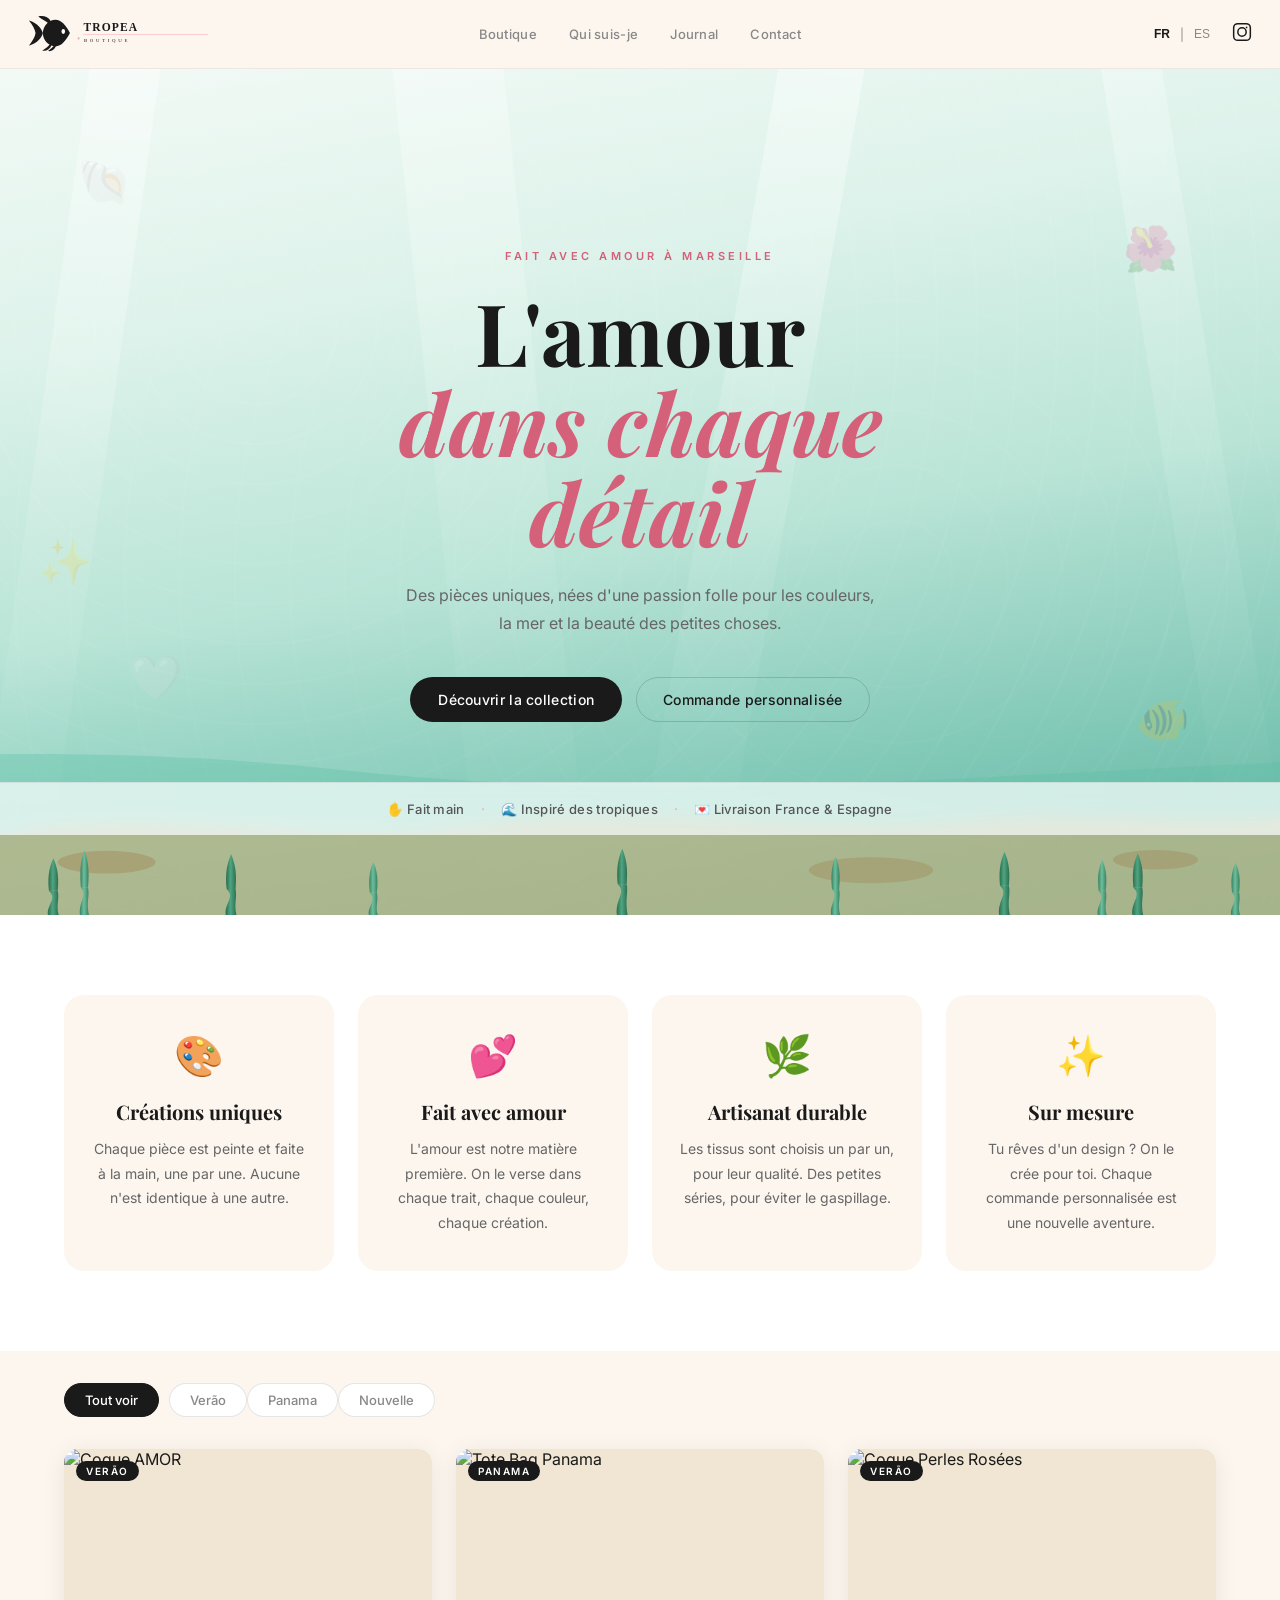
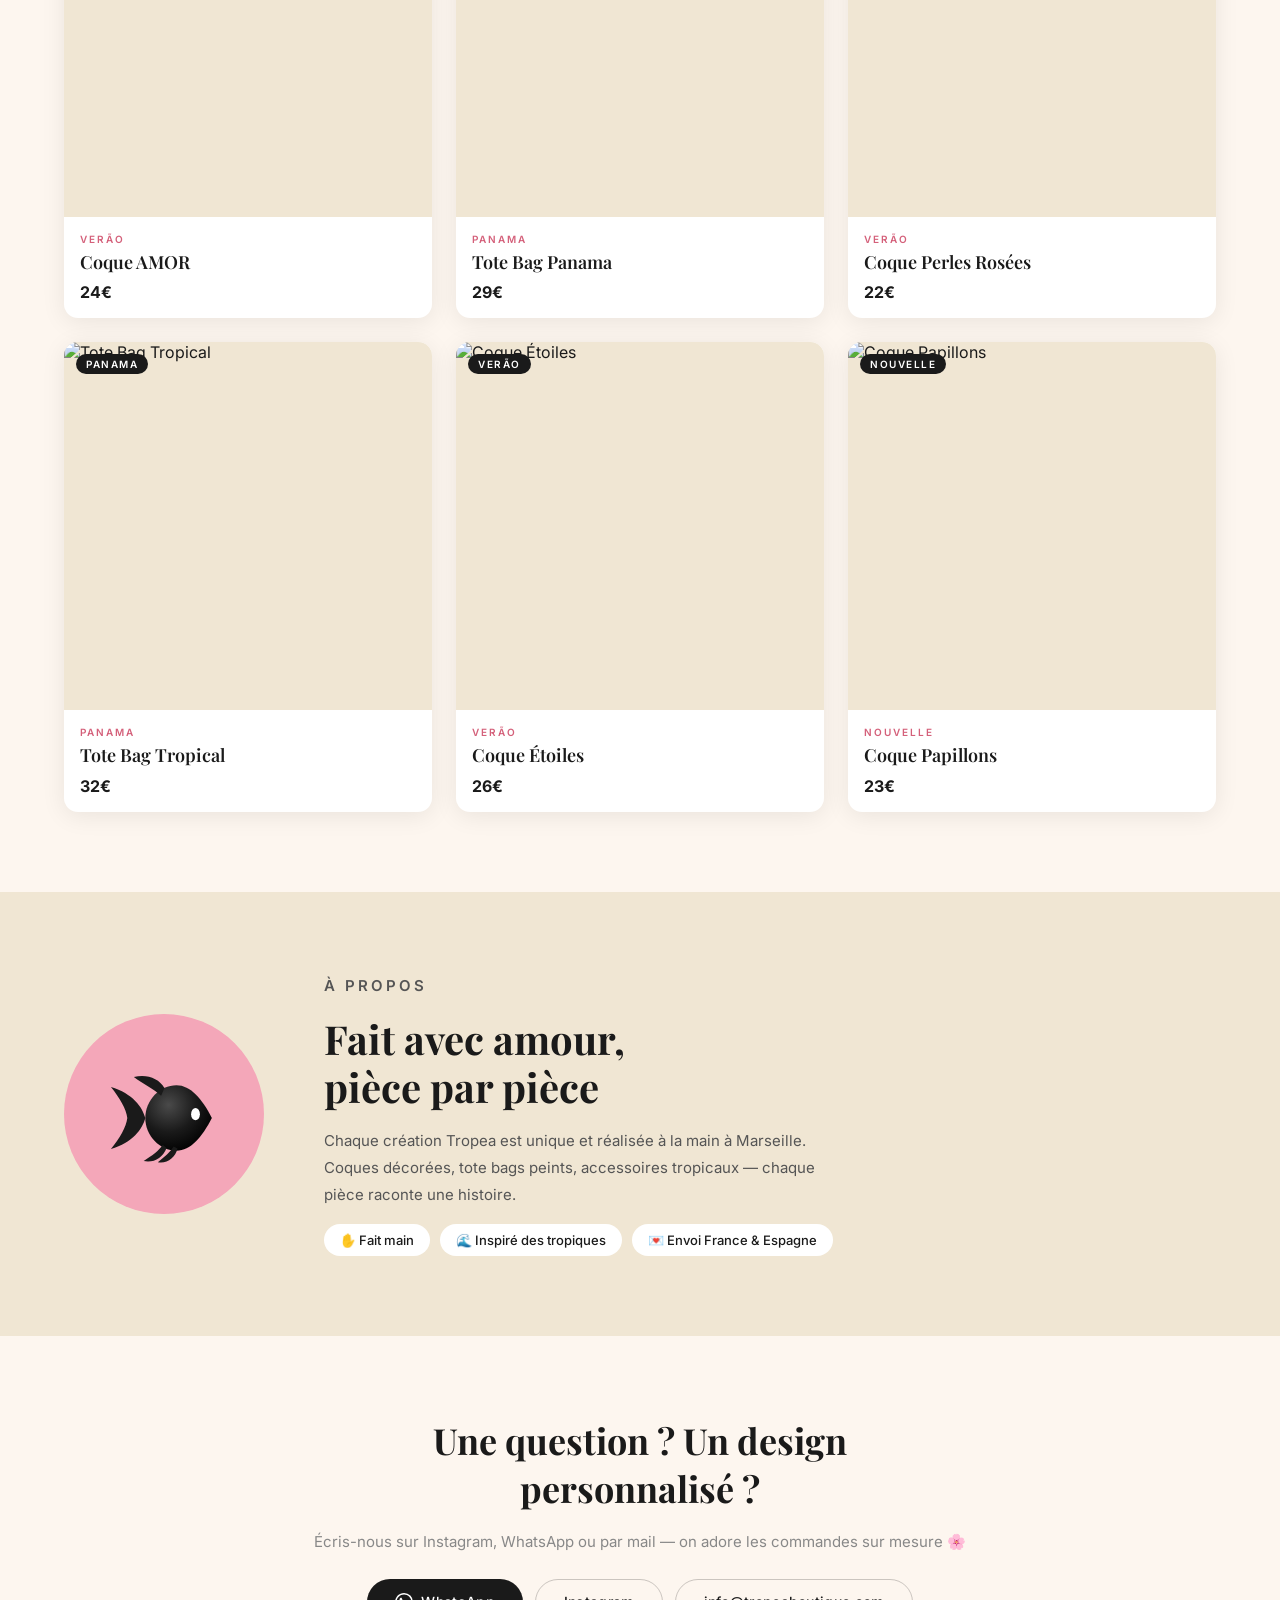
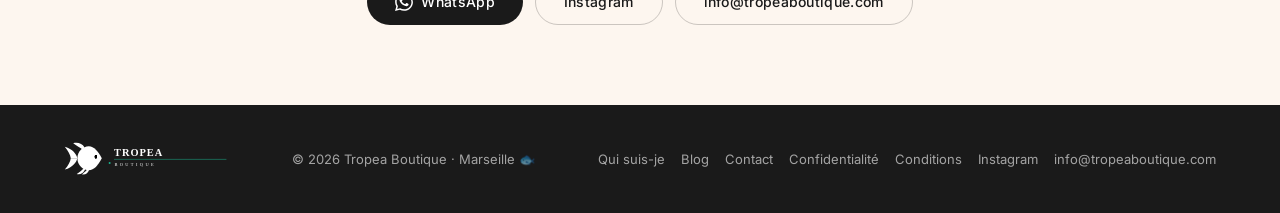
==== commit fd1ffcc4: "feat(web): página «Qui suis-je», correo de contacto y textos revisados - sobre-mi.html: la historia " ====
--- a/index.html
+++ b/index.html
@@ -17,7 +17,7 @@
   <link rel="icon" href="assets/logo.svg" type="image/svg+xml"/>
   <link rel="preconnect" href="https://fonts.googleapis.com"/>
   <link href="https://fonts.googleapis.com/css2?family=Playfair+Display:ital,wght@0,400;0,600;1,400&family=Inter:wght@300;400;500&display=swap" rel="stylesheet"/>
-  <link rel="stylesheet" href="style.css"/>
+  <link rel="stylesheet" href="style.css?v=20260906d"/>
 </head>
 <body>
 
@@ -28,6 +28,7 @@
     </a>
     <div class="nav-center-links">
       <a href="#collections" class="nav-link" data-fr="Boutique" data-es="Tienda">Boutique</a>
+      <a href="sobre-mi.html" class="nav-link" data-fr="Qui suis-je" data-es="Sobre mí">Qui suis-je</a>
       <a href="blog/index.html" class="nav-link" data-fr="Journal" data-es="Blog">Journal</a>
       <a href="contacto.html" class="nav-link" data-fr="Contact" data-es="Contacto">Contact</a>
     </div>
@@ -343,7 +344,7 @@
         <div class="value-card">
           <div class="value-icon">🎨</div>
           <h3 data-fr="Créations uniques" data-es="Creaciones únicas">Créations uniques</h3>
-          <p data-fr="Chaque pièce est peinte à la main, une par une. Aucune n'est identique à une autre." data-es="Cada pieza está pintada a mano, una por una. Ninguna es igual a otra.">Chaque pièce est peinte à la main, une par une. Aucune n'est identique à une autre.</p>
+          <p data-fr="Chaque pièce est peinte et faite à la main, une par une. Aucune n'est identique à une autre." data-es="Cada pieza está pintada y hecha a mano, una por una. Ninguna es igual a otra.">Chaque pièce est peinte et faite à la main, une par une. Aucune n'est identique à une autre.</p>
         </div>
         <div class="value-card">
           <div class="value-icon">💕</div>
@@ -353,7 +354,7 @@
         <div class="value-card">
           <div class="value-icon">🌿</div>
           <h3 data-fr="Artisanat durable" data-es="Artesanía sostenible">Artisanat durable</h3>
-          <p data-fr="Des matériaux soigneusement choisis, des petites séries pour éviter le gaspillage. La qualité avant tout." data-es="Materiales cuidadosamente elegidos, pequeñas series para evitar el desperdicio. La calidad ante todo.">Des matériaux soigneusement choisis, des petites séries pour éviter le gaspillage. La qualité avant tout.</p>
+          <p data-fr="Les tissus sont choisis un par un, pour leur qualité. Des petites séries, pour éviter le gaspillage." data-es="Las telas están elegidas una a una, por su calidad. Series pequeñas, para evitar el desperdicio.">Les tissus sont choisis un par un, pour leur qualité. Des petites séries, pour éviter le gaspillage.</p>
         </div>
         <div class="value-card">
           <div class="value-icon">✨</div>
@@ -448,13 +449,14 @@
   <section class="contact-section">
     <div class="container contact-inner">
       <h2 data-fr="Une question ? Un design personnalisé ?" data-es="¿Una pregunta? ¿Un diseño personalizado?">Une question ? Un design personnalisé ?</h2>
-      <p data-fr="Écris-nous sur Instagram ou WhatsApp — on adore les commandes sur mesure 🌸" data-es="Escríbenos en Instagram o WhatsApp — adoramos los pedidos personalizados 🌸">Écris-nous sur Instagram ou WhatsApp — on adore les commandes sur mesure 🌸</p>
+      <p data-fr="Écris-nous sur Instagram, WhatsApp ou par mail — on adore les commandes sur mesure 🌸" data-es="Escríbenos por Instagram, WhatsApp o correo — adoramos los pedidos personalizados 🌸">Écris-nous sur Instagram, WhatsApp ou par mail — on adore les commandes sur mesure 🌸</p>
       <div class="contact-btns">
         <a href="https://wa.me/33621839919" class="btn-primary" id="wa-contact">
           <svg width="18" height="18" viewBox="0 0 24 24" fill="currentColor"><path d="M17.472 14.382c-.297-.149-1.758-.867-2.03-.967-.273-.099-.471-.148-.67.15-.197.297-.767.966-.94 1.164-.173.199-.347.223-.644.075-.297-.15-1.255-.463-2.39-1.475-.883-.788-1.48-1.761-1.653-2.059-.173-.297-.018-.458.13-.606.134-.133.298-.347.446-.52.149-.174.198-.298.298-.497.099-.198.05-.371-.025-.52-.075-.149-.669-1.612-.916-2.207-.242-.579-.487-.5-.669-.51-.173-.008-.371-.01-.57-.01-.198 0-.52.074-.792.372-.272.297-1.04 1.016-1.04 2.479 0 1.462 1.065 2.875 1.213 3.074.149.198 2.096 3.2 5.077 4.487.709.306 1.262.489 1.694.625.712.227 1.36.195 1.871.118.571-.085 1.758-.719 2.006-1.413.248-.694.248-1.289.173-1.413-.074-.124-.272-.198-.57-.347m-5.421 7.403h-.004a9.87 9.87 0 01-5.031-1.378l-.361-.214-3.741.982.998-3.648-.235-.374a9.86 9.86 0 01-1.51-5.26c.001-5.45 4.436-9.884 9.888-9.884 2.64 0 5.122 1.03 6.988 2.898a9.825 9.825 0 012.893 6.994c-.003 5.45-4.437 9.884-9.885 9.884m8.413-18.297A11.815 11.815 0 0012.05 0C5.495 0 .16 5.335.157 11.892c0 2.096.547 4.142 1.588 5.945L.057 24l6.305-1.654a11.882 11.882 0 005.683 1.448h.005c6.554 0 11.89-5.335 11.893-11.893a11.821 11.821 0 00-3.48-8.413z"/></svg>
           WhatsApp
         </a>
         <a href="https://www.instagram.com/tropeaboutique" target="_blank" class="btn-secondary">Instagram</a>
+        <a href="mailto:info@tropeaboutique.com" class="btn-secondary">info@tropeaboutique.com</a>
       </div>
     </div>
   </section>
@@ -465,15 +467,17 @@
       <img src="assets/logo.svg" alt="Tropea Boutique" class="footer-logo"/>
       <p>© 2026 Tropea Boutique · Marseille 🐟</p>
       <div class="footer-links" style="display:flex;gap:16px;flex-wrap:wrap">
+        <a href="sobre-mi.html" data-fr="Qui suis-je" data-es="Sobre mí">Qui suis-je</a>
         <a href="blog/index.html">Blog</a>
         <a href="contacto.html">Contact</a>
         <a href="privacidad.html">Confidentialité</a>
         <a href="terminos.html">Conditions</a>
         <a href="https://www.instagram.com/tropeaboutique" target="_blank">Instagram</a>
+        <a href="mailto:info@tropeaboutique.com">info@tropeaboutique.com</a>
       </div>
     </div>
   </footer>
 
-  <script src="app.js"></script>
+  <script src="app.js?v=20260906d"></script>
 </body>
 </html>
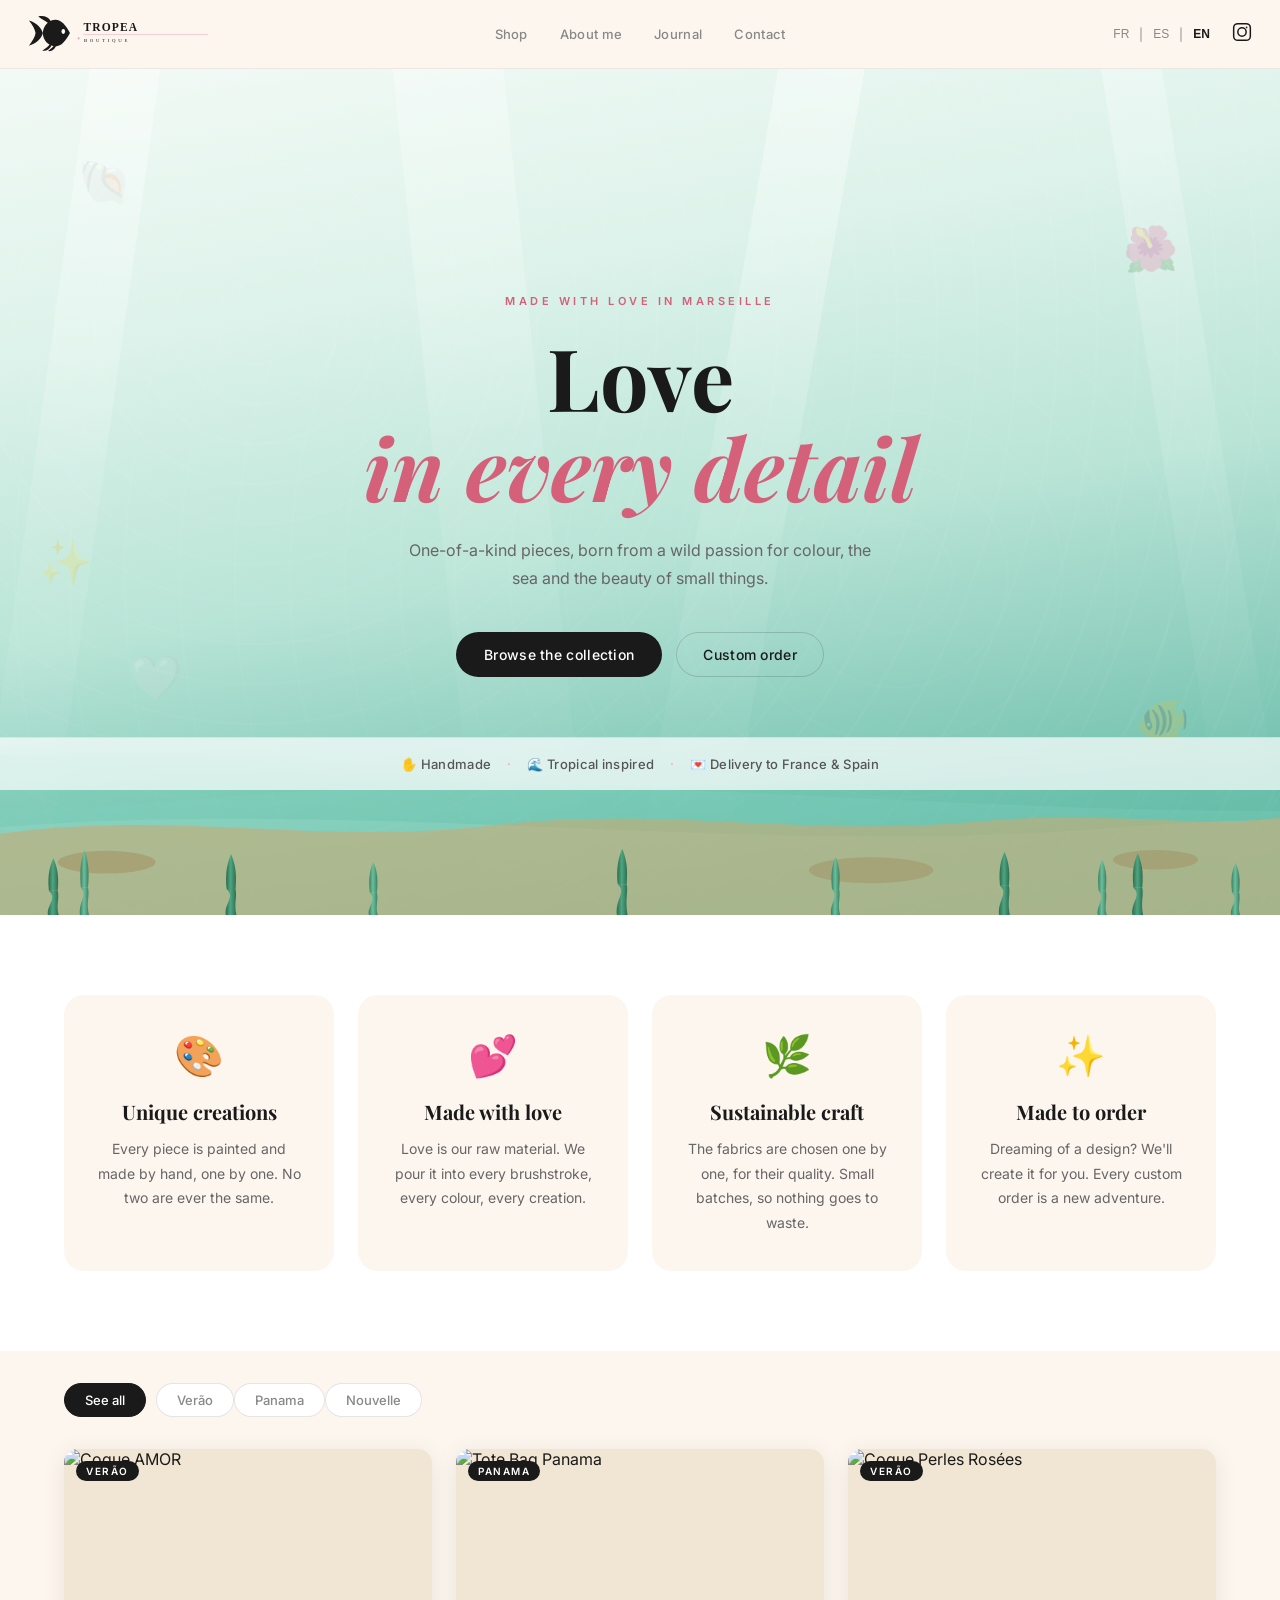
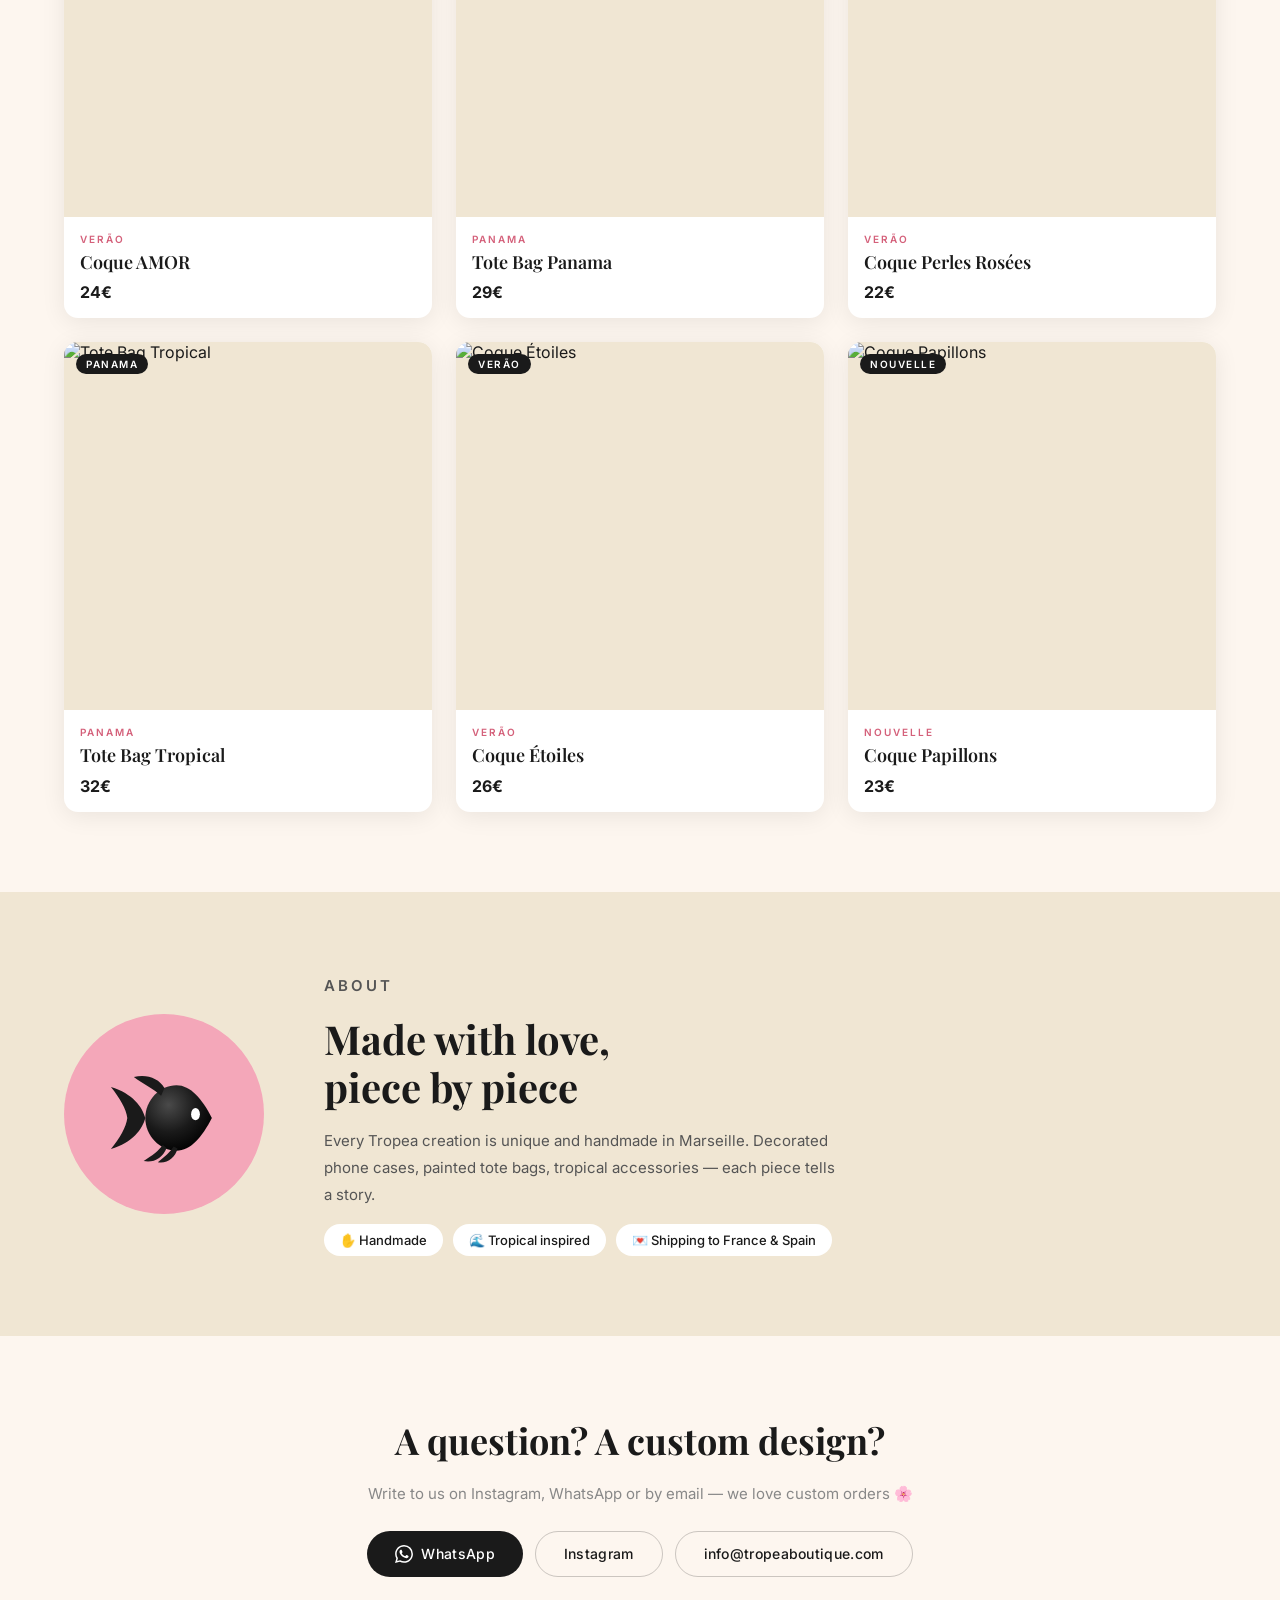
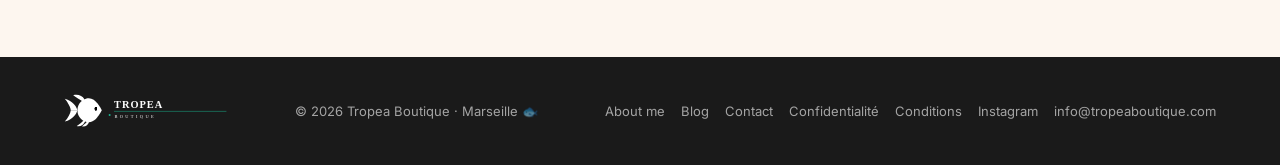
==== commit 9ee1bbd3: "feat(i18n): inglés como tercer idioma, con un selector común a toda la web Cada página se traducía a" ====
--- a/index.html
+++ b/index.html
@@ -17,7 +17,7 @@
   <link rel="icon" href="assets/logo.svg" type="image/svg+xml"/>
   <link rel="preconnect" href="https://fonts.googleapis.com"/>
   <link href="https://fonts.googleapis.com/css2?family=Playfair+Display:ital,wght@0,400;0,600;1,400&family=Inter:wght@300;400;500&display=swap" rel="stylesheet"/>
-  <link rel="stylesheet" href="style.css?v=20260906d"/>
+  <link rel="stylesheet" href="style.css?v=20260906e"/>
 </head>
 <body>
 
@@ -27,16 +27,18 @@
       <img src="assets/logo.svg" alt="Tropea Boutique" class="nav-logo-img"/>
     </a>
     <div class="nav-center-links">
-      <a href="#collections" class="nav-link" data-fr="Boutique" data-es="Tienda">Boutique</a>
-      <a href="sobre-mi.html" class="nav-link" data-fr="Qui suis-je" data-es="Sobre mí">Qui suis-je</a>
-      <a href="blog/index.html" class="nav-link" data-fr="Journal" data-es="Blog">Journal</a>
-      <a href="contacto.html" class="nav-link" data-fr="Contact" data-es="Contacto">Contact</a>
+      <a href="#collections" class="nav-link" data-fr="Boutique" data-es="Tienda" data-en="Shop">Boutique</a>
+      <a href="sobre-mi.html" class="nav-link" data-fr="Qui suis-je" data-es="Sobre mí" data-en="About me">Qui suis-je</a>
+      <a href="blog/" class="nav-link" data-fr="Journal" data-es="Blog" data-en="Journal">Journal</a>
+      <a href="contacto.html" class="nav-link" data-fr="Contact" data-es="Contacto" data-en="Contact">Contact</a>
     </div>
     <div class="nav-right">
       <div class="nav-langs">
-        <button class="lang-btn active" data-lang="fr">FR</button>
+        <button class="lang-btn" data-lang="fr">FR</button>
         <span class="lang-sep">|</span>
         <button class="lang-btn" data-lang="es">ES</button>
+        <span class="lang-sep">|</span>
+        <button class="lang-btn" data-lang="en">EN</button>
       </div>
       <a href="https://www.instagram.com/tropeaboutique" target="_blank" class="nav-ig">
         <svg width="20" height="20" viewBox="0 0 24 24" fill="none" stroke="currentColor" stroke-width="1.8"><rect x="2" y="2" width="20" height="20" rx="5"/><circle cx="12" cy="12" r="5"/><circle cx="17.5" cy="6.5" r="1" fill="currentColor" stroke="none"/></svg>
@@ -47,15 +49,15 @@
   <!-- HERO -->
   <section class="hero">
     <div class="hero-content">
-      <p class="hero-label" data-fr="Fait avec amour à Marseille" data-es="Hecho con amor en Marsella">Fait avec amour à Marseille</p>
+      <p class="hero-label" data-fr="Fait avec amour à Marseille" data-es="Hecho con amor en Marsella" data-en="Made with love in Marseille">Fait avec amour à Marseille</p>
       <h1 class="hero-title">
-        <span data-fr="L'amour" data-es="El amor">L'amour</span><br/>
-        <em data-fr="dans chaque détail" data-es="en cada detalle">dans chaque détail</em>
+        <span data-fr="L'amour" data-es="El amor" data-en="Love">L'amour</span><br/>
+        <em data-fr="dans chaque détail" data-es="en cada detalle" data-en="in every detail">dans chaque détail</em>
       </h1>
-      <p class="hero-sub" data-fr="Des pièces uniques, nées d'une passion folle pour les couleurs, la mer et la beauté des petites choses." data-es="Piezas únicas, nacidas de una pasión loca por los colores, el mar y la belleza de las pequeñas cosas.">Des pièces uniques, nées d'une passion folle pour les couleurs, la mer et la beauté des petites choses.</p>
+      <p class="hero-sub" data-fr="Des pièces uniques, nées d'une passion folle pour les couleurs, la mer et la beauté des petites choses." data-es="Piezas únicas, nacidas de una pasión loca por los colores, el mar y la belleza de las pequeñas cosas." data-en="One-of-a-kind pieces, born from a wild passion for colour, the sea and the beauty of small things.">Des pièces uniques, nées d'une passion folle pour les couleurs, la mer et la beauté des petites choses.</p>
       <div class="hero-actions">
-        <a href="#collections" class="btn-primary" data-fr="Découvrir la collection" data-es="Descubrir la colección">Découvrir la collection</a>
-        <a href="contacto.html" class="btn-ghost" data-fr="Commande personnalisée" data-es="Pedido personalizado">Commande personnalisée</a>
+        <a href="#collections" class="btn-primary" data-fr="Découvrir la collection" data-es="Descubrir la colección" data-en="Browse the collection">Découvrir la collection</a>
+        <a href="contacto.html" class="btn-ghost" data-fr="Commande personnalisée" data-es="Pedido personalizado" data-en="Custom order">Commande personnalisée</a>
       </div>
     </div>
 
@@ -329,11 +331,11 @@
       <span class="deco-el">✨</span>
     </div>
     <div class="hero-badge-strip">
-      <span data-fr="✋ Fait main" data-es="✋ Hecho a mano">✋ Fait main</span>
+      <span data-fr="✋ Fait main" data-es="✋ Hecho a mano" data-en="✋ Handmade">✋ Fait main</span>
       <span class="sep">·</span>
-      <span data-fr="🌊 Inspiré des tropiques" data-es="🌊 Inspirado en los trópicos">🌊 Inspiré des tropiques</span>
+      <span data-fr="🌊 Inspiré des tropiques" data-es="🌊 Inspirado en los trópicos" data-en="🌊 Tropical inspired">🌊 Inspiré des tropiques</span>
       <span class="sep">·</span>
-      <span data-fr="💌 Livraison France & Espagne" data-es="💌 Envío Francia y España">💌 Livraison France & Espagne</span>
+      <span data-fr="💌 Livraison France & Espagne" data-es="💌 Envío Francia y España" data-en="💌 Delivery to France &amp; Spain">💌 Livraison France & Espagne</span>
     </div>
   </section>
 
@@ -343,23 +345,23 @@
       <div class="values-grid">
         <div class="value-card">
           <div class="value-icon">🎨</div>
-          <h3 data-fr="Créations uniques" data-es="Creaciones únicas">Créations uniques</h3>
-          <p data-fr="Chaque pièce est peinte et faite à la main, une par une. Aucune n'est identique à une autre." data-es="Cada pieza está pintada y hecha a mano, una por una. Ninguna es igual a otra.">Chaque pièce est peinte et faite à la main, une par une. Aucune n'est identique à une autre.</p>
+          <h3 data-fr="Créations uniques" data-es="Creaciones únicas" data-en="Unique creations">Créations uniques</h3>
+          <p data-fr="Chaque pièce est peinte et faite à la main, une par une. Aucune n'est identique à une autre." data-es="Cada pieza está pintada y hecha a mano, una por una. Ninguna es igual a otra." data-en="Every piece is painted and made by hand, one by one. No two are ever the same.">Chaque pièce est peinte et faite à la main, une par une. Aucune n'est identique à une autre.</p>
         </div>
         <div class="value-card">
           <div class="value-icon">💕</div>
-          <h3 data-fr="Fait avec amour" data-es="Hecho con amor">Fait avec amour</h3>
-          <p data-fr="L'amour est notre matière première. On le verse dans chaque trait, chaque couleur, chaque création." data-es="El amor es nuestra materia prima. Lo vertemos en cada trazo, cada color, cada creación.">L'amour est notre matière première. On le verse dans chaque trait, chaque couleur, chaque création.</p>
+          <h3 data-fr="Fait avec amour" data-es="Hecho con amor" data-en="Made with love">Fait avec amour</h3>
+          <p data-fr="L'amour est notre matière première. On le verse dans chaque trait, chaque couleur, chaque création." data-es="El amor es nuestra materia prima. Lo vertemos en cada trazo, cada color, cada creación." data-en="Love is our raw material. We pour it into every brushstroke, every colour, every creation.">L'amour est notre matière première. On le verse dans chaque trait, chaque couleur, chaque création.</p>
         </div>
         <div class="value-card">
           <div class="value-icon">🌿</div>
-          <h3 data-fr="Artisanat durable" data-es="Artesanía sostenible">Artisanat durable</h3>
-          <p data-fr="Les tissus sont choisis un par un, pour leur qualité. Des petites séries, pour éviter le gaspillage." data-es="Las telas están elegidas una a una, por su calidad. Series pequeñas, para evitar el desperdicio.">Les tissus sont choisis un par un, pour leur qualité. Des petites séries, pour éviter le gaspillage.</p>
+          <h3 data-fr="Artisanat durable" data-es="Artesanía sostenible" data-en="Sustainable craft">Artisanat durable</h3>
+          <p data-fr="Les tissus sont choisis un par un, pour leur qualité. Des petites séries, pour éviter le gaspillage." data-es="Las telas están elegidas una a una, por su calidad. Series pequeñas, para evitar el desperdicio." data-en="The fabrics are chosen one by one, for their quality. Small batches, so nothing goes to waste.">Les tissus sont choisis un par un, pour leur qualité. Des petites séries, pour éviter le gaspillage.</p>
         </div>
         <div class="value-card">
           <div class="value-icon">✨</div>
-          <h3 data-fr="Sur mesure" data-es="A medida">Sur mesure</h3>
-          <p data-fr="Tu rêves d'un design ? On le crée pour toi. Chaque commande personnalisée est une nouvelle aventure." data-es="¿Sueñas con un diseño? Lo creamos para ti. Cada pedido personalizado es una nueva aventura.">Tu rêves d'un design ? On le crée pour toi. Chaque commande personnalisée est une nouvelle aventure.</p>
+          <h3 data-fr="Sur mesure" data-es="A medida" data-en="Made to order">Sur mesure</h3>
+          <p data-fr="Tu rêves d'un design ? On le crée pour toi. Chaque commande personnalisée est une nouvelle aventure." data-es="¿Sueñas con un diseño? Lo creamos para ti. Cada pedido personalizado es una nueva aventura." data-en="Dreaming of a design? We'll create it for you. Every custom order is a new adventure.">Tu rêves d'un design ? On le crée pour toi. Chaque commande personnalisée est une nouvelle aventure.</p>
         </div>
       </div>
     </div>
@@ -369,7 +371,7 @@
   <section class="collections-bar" id="collections">
     <div class="container">
       <div class="filter-row">
-        <button class="filter-btn active" data-collection="all" data-fr="Tout voir" data-es="Ver todo">Tout voir</button>
+        <button class="filter-btn active" data-collection="all" data-fr="Tout voir" data-es="Ver todo" data-en="See all">Tout voir</button>
         <div id="collection-filters"></div>
       </div>
     </div>
@@ -387,7 +389,7 @@
         <div class="skeleton"></div>
         <div class="skeleton"></div>
       </div>
-      <p class="empty-msg" id="empty-msg" style="display:none" data-fr="Aucun article dans cette collection pour le moment." data-es="No hay artículos en esta colección por ahora.">Aucun article dans cette collection pour le moment.</p>
+      <p class="empty-msg" id="empty-msg" style="display:none" data-fr="Aucun article dans cette collection pour le moment." data-es="No hay artículos en esta colección por ahora." data-en="No items in this collection right now.">Aucun article dans cette collection pour le moment.</p>
     </div>
   </section>
 
@@ -406,10 +408,10 @@
         <div class="modal-actions">
           <a class="btn-primary" id="modal-wa" href="#" target="_blank">
             <svg width="18" height="18" viewBox="0 0 24 24" fill="currentColor"><path d="M17.472 14.382c-.297-.149-1.758-.867-2.03-.967-.273-.099-.471-.148-.67.15-.197.297-.767.966-.94 1.164-.173.199-.347.223-.644.075-.297-.15-1.255-.463-2.39-1.475-.883-.788-1.48-1.761-1.653-2.059-.173-.297-.018-.458.13-.606.134-.133.298-.347.446-.52.149-.174.198-.298.298-.497.099-.198.05-.371-.025-.52-.075-.149-.669-1.612-.916-2.207-.242-.579-.487-.5-.669-.51-.173-.008-.371-.01-.57-.01-.198 0-.52.074-.792.372-.272.297-1.04 1.016-1.04 2.479 0 1.462 1.065 2.875 1.213 3.074.149.198 2.096 3.2 5.077 4.487.709.306 1.262.489 1.694.625.712.227 1.36.195 1.871.118.571-.085 1.758-.719 2.006-1.413.248-.694.248-1.289.173-1.413-.074-.124-.272-.198-.57-.347m-5.421 7.403h-.004a9.87 9.87 0 01-5.031-1.378l-.361-.214-3.741.982.998-3.648-.235-.374a9.86 9.86 0 01-1.51-5.26c.001-5.45 4.436-9.884 9.888-9.884 2.64 0 5.122 1.03 6.988 2.898a9.825 9.825 0 012.893 6.994c-.003 5.45-4.437 9.884-9.885 9.884m8.413-18.297A11.815 11.815 0 0012.05 0C5.495 0 .16 5.335.157 11.892c0 2.096.547 4.142 1.588 5.945L.057 24l6.305-1.654a11.882 11.882 0 005.683 1.448h.005c6.554 0 11.89-5.335 11.893-11.893a11.821 11.821 0 00-3.48-8.413z"/></svg>
-            <span data-fr="Commander par WhatsApp" data-es="Pedir por WhatsApp">Commander par WhatsApp</span>
+            <span data-fr="Commander par WhatsApp" data-es="Pedir por WhatsApp" data-en="Order on WhatsApp">Commander par WhatsApp</span>
           </a>
           <a class="btn-secondary" href="https://www.instagram.com/tropeaboutique" target="_blank">
-            <span data-fr="Voir sur Instagram" data-es="Ver en Instagram">Voir sur Instagram</span>
+            <span data-fr="Voir sur Instagram" data-es="Ver en Instagram" data-en="See on Instagram">Voir sur Instagram</span>
           </a>
         </div>
       </div>
@@ -433,13 +435,13 @@
         </div>
       </div>
       <div class="about-text">
-        <p class="section-label" data-fr="À propos" data-es="Sobre mí">À propos</p>
-        <h2 data-fr="Fait avec amour,<br/>pièce par pièce" data-es="Hecho con amor,<br/>pieza a pieza">Fait avec amour,<br/>pièce par pièce</h2>
-        <p data-fr="Chaque création Tropea est unique et réalisée à la main à Marseille. Coques décorées, tote bags peints, accessoires tropicaux — chaque pièce raconte une histoire." data-es="Cada creación de Tropea es única y hecha a mano en Marsella. Fundas decoradas, tote bags pintados, accesorios tropicales — cada pieza cuenta una historia.">Chaque création Tropea est unique et réalisée à la main à Marseille. Coques décorées, tote bags peints, accessoires tropicaux — chaque pièce raconte une histoire.</p>
+        <p class="section-label" data-fr="À propos" data-es="Sobre mí" data-en="About">À propos</p>
+        <h2 data-fr="Fait avec amour,<br/>pièce par pièce" data-es="Hecho con amor,<br/>pieza a pieza" data-en="Made with love,<br/>piece by piece">Fait avec amour,<br/>pièce par pièce</h2>
+        <p data-fr="Chaque création Tropea est unique et réalisée à la main à Marseille. Coques décorées, tote bags peints, accessoires tropicaux — chaque pièce raconte une histoire." data-es="Cada creación de Tropea es única y hecha a mano en Marsella. Fundas decoradas, tote bags pintados, accesorios tropicales — cada pieza cuenta una historia." data-en="Every Tropea creation is unique and handmade in Marseille. Decorated phone cases, painted tote bags, tropical accessories — each piece tells a story.">Chaque création Tropea est unique et réalisée à la main à Marseille. Coques décorées, tote bags peints, accessoires tropicaux — chaque pièce raconte une histoire.</p>
         <div class="about-badges">
-          <span class="badge" data-fr="✋ Fait main" data-es="✋ Hecho a mano">✋ Fait main</span>
-          <span class="badge" data-fr="🌊 Inspiré des tropiques" data-es="🌊 Inspirado en los trópicos">🌊 Inspiré des tropiques</span>
-          <span class="badge" data-fr="💌 Envoi France & Espagne" data-es="💌 Envío Francia y España">💌 Envoi France & Espagne</span>
+          <span class="badge" data-fr="✋ Fait main" data-es="✋ Hecho a mano" data-en="✋ Handmade">✋ Fait main</span>
+          <span class="badge" data-fr="🌊 Inspiré des tropiques" data-es="🌊 Inspirado en los trópicos" data-en="🌊 Tropical inspired">🌊 Inspiré des tropiques</span>
+          <span class="badge" data-fr="💌 Envoi France & Espagne" data-es="💌 Envío Francia y España" data-en="💌 Shipping to France &amp; Spain">💌 Envoi France & Espagne</span>
         </div>
       </div>
     </div>
@@ -448,8 +450,8 @@
   <!-- CONTACT -->
   <section class="contact-section">
     <div class="container contact-inner">
-      <h2 data-fr="Une question ? Un design personnalisé ?" data-es="¿Una pregunta? ¿Un diseño personalizado?">Une question ? Un design personnalisé ?</h2>
-      <p data-fr="Écris-nous sur Instagram, WhatsApp ou par mail — on adore les commandes sur mesure 🌸" data-es="Escríbenos por Instagram, WhatsApp o correo — adoramos los pedidos personalizados 🌸">Écris-nous sur Instagram, WhatsApp ou par mail — on adore les commandes sur mesure 🌸</p>
+      <h2 data-fr="Une question ? Un design personnalisé ?" data-es="¿Una pregunta? ¿Un diseño personalizado?" data-en="A question? A custom design?">Une question ? Un design personnalisé ?</h2>
+      <p data-fr="Écris-nous sur Instagram, WhatsApp ou par mail — on adore les commandes sur mesure 🌸" data-es="Escríbenos por Instagram, WhatsApp o correo — adoramos los pedidos personalizados 🌸" data-en="Write to us on Instagram, WhatsApp or by email — we love custom orders 🌸">Écris-nous sur Instagram, WhatsApp ou par mail — on adore les commandes sur mesure 🌸</p>
       <div class="contact-btns">
         <a href="https://wa.me/33621839919" class="btn-primary" id="wa-contact">
           <svg width="18" height="18" viewBox="0 0 24 24" fill="currentColor"><path d="M17.472 14.382c-.297-.149-1.758-.867-2.03-.967-.273-.099-.471-.148-.67.15-.197.297-.767.966-.94 1.164-.173.199-.347.223-.644.075-.297-.15-1.255-.463-2.39-1.475-.883-.788-1.48-1.761-1.653-2.059-.173-.297-.018-.458.13-.606.134-.133.298-.347.446-.52.149-.174.198-.298.298-.497.099-.198.05-.371-.025-.52-.075-.149-.669-1.612-.916-2.207-.242-.579-.487-.5-.669-.51-.173-.008-.371-.01-.57-.01-.198 0-.52.074-.792.372-.272.297-1.04 1.016-1.04 2.479 0 1.462 1.065 2.875 1.213 3.074.149.198 2.096 3.2 5.077 4.487.709.306 1.262.489 1.694.625.712.227 1.36.195 1.871.118.571-.085 1.758-.719 2.006-1.413.248-.694.248-1.289.173-1.413-.074-.124-.272-.198-.57-.347m-5.421 7.403h-.004a9.87 9.87 0 01-5.031-1.378l-.361-.214-3.741.982.998-3.648-.235-.374a9.86 9.86 0 01-1.51-5.26c.001-5.45 4.436-9.884 9.888-9.884 2.64 0 5.122 1.03 6.988 2.898a9.825 9.825 0 012.893 6.994c-.003 5.45-4.437 9.884-9.885 9.884m8.413-18.297A11.815 11.815 0 0012.05 0C5.495 0 .16 5.335.157 11.892c0 2.096.547 4.142 1.588 5.945L.057 24l6.305-1.654a11.882 11.882 0 005.683 1.448h.005c6.554 0 11.89-5.335 11.893-11.893a11.821 11.821 0 00-3.48-8.413z"/></svg>
@@ -467,8 +469,8 @@
       <img src="assets/logo.svg" alt="Tropea Boutique" class="footer-logo"/>
       <p>© 2026 Tropea Boutique · Marseille 🐟</p>
       <div class="footer-links" style="display:flex;gap:16px;flex-wrap:wrap">
-        <a href="sobre-mi.html" data-fr="Qui suis-je" data-es="Sobre mí">Qui suis-je</a>
-        <a href="blog/index.html">Blog</a>
+        <a href="sobre-mi.html" data-fr="Qui suis-je" data-es="Sobre mí" data-en="About me">Qui suis-je</a>
+        <a href="blog/">Blog</a>
         <a href="contacto.html">Contact</a>
         <a href="privacidad.html">Confidentialité</a>
         <a href="terminos.html">Conditions</a>
@@ -478,6 +480,7 @@
     </div>
   </footer>
 
-  <script src="app.js?v=20260906d"></script>
+  <script src="lang.js?v=20260906e"></script>
+  <script src="app.js?v=20260906e"></script>
 </body>
 </html>
